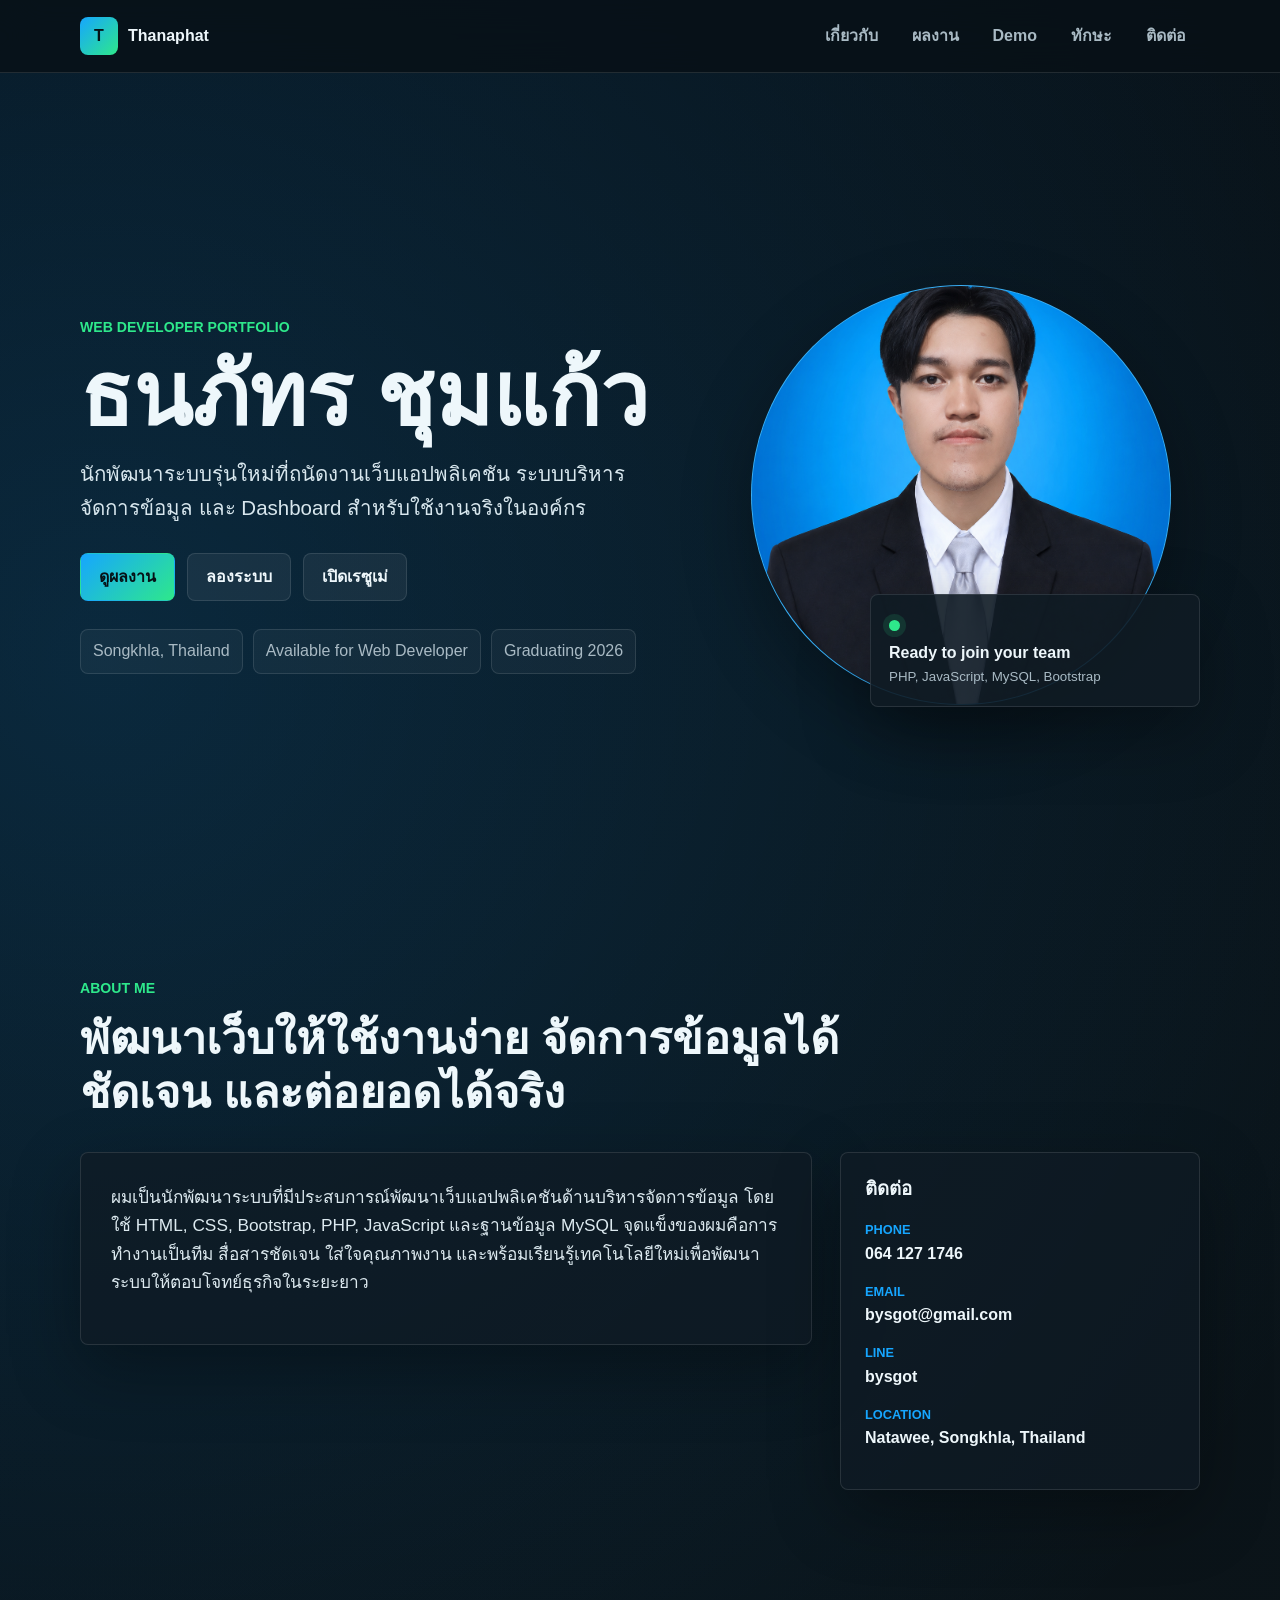
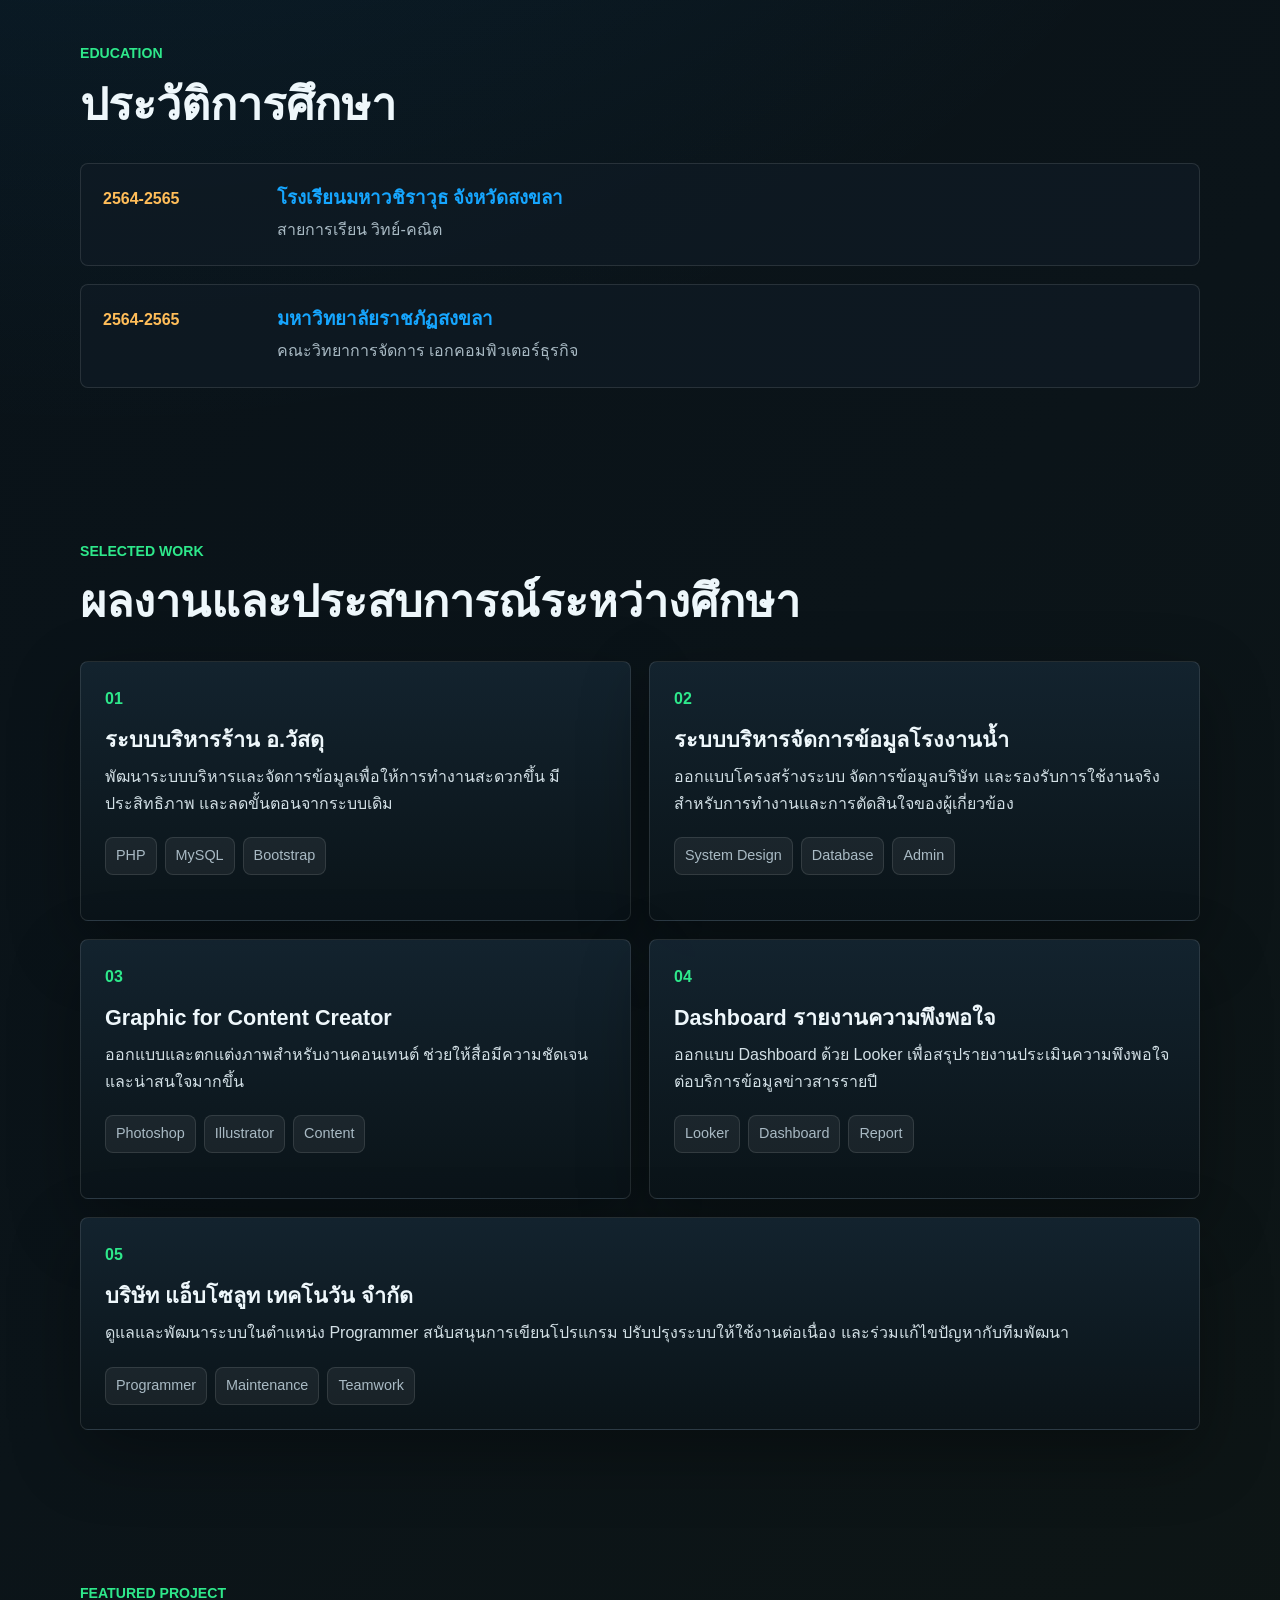
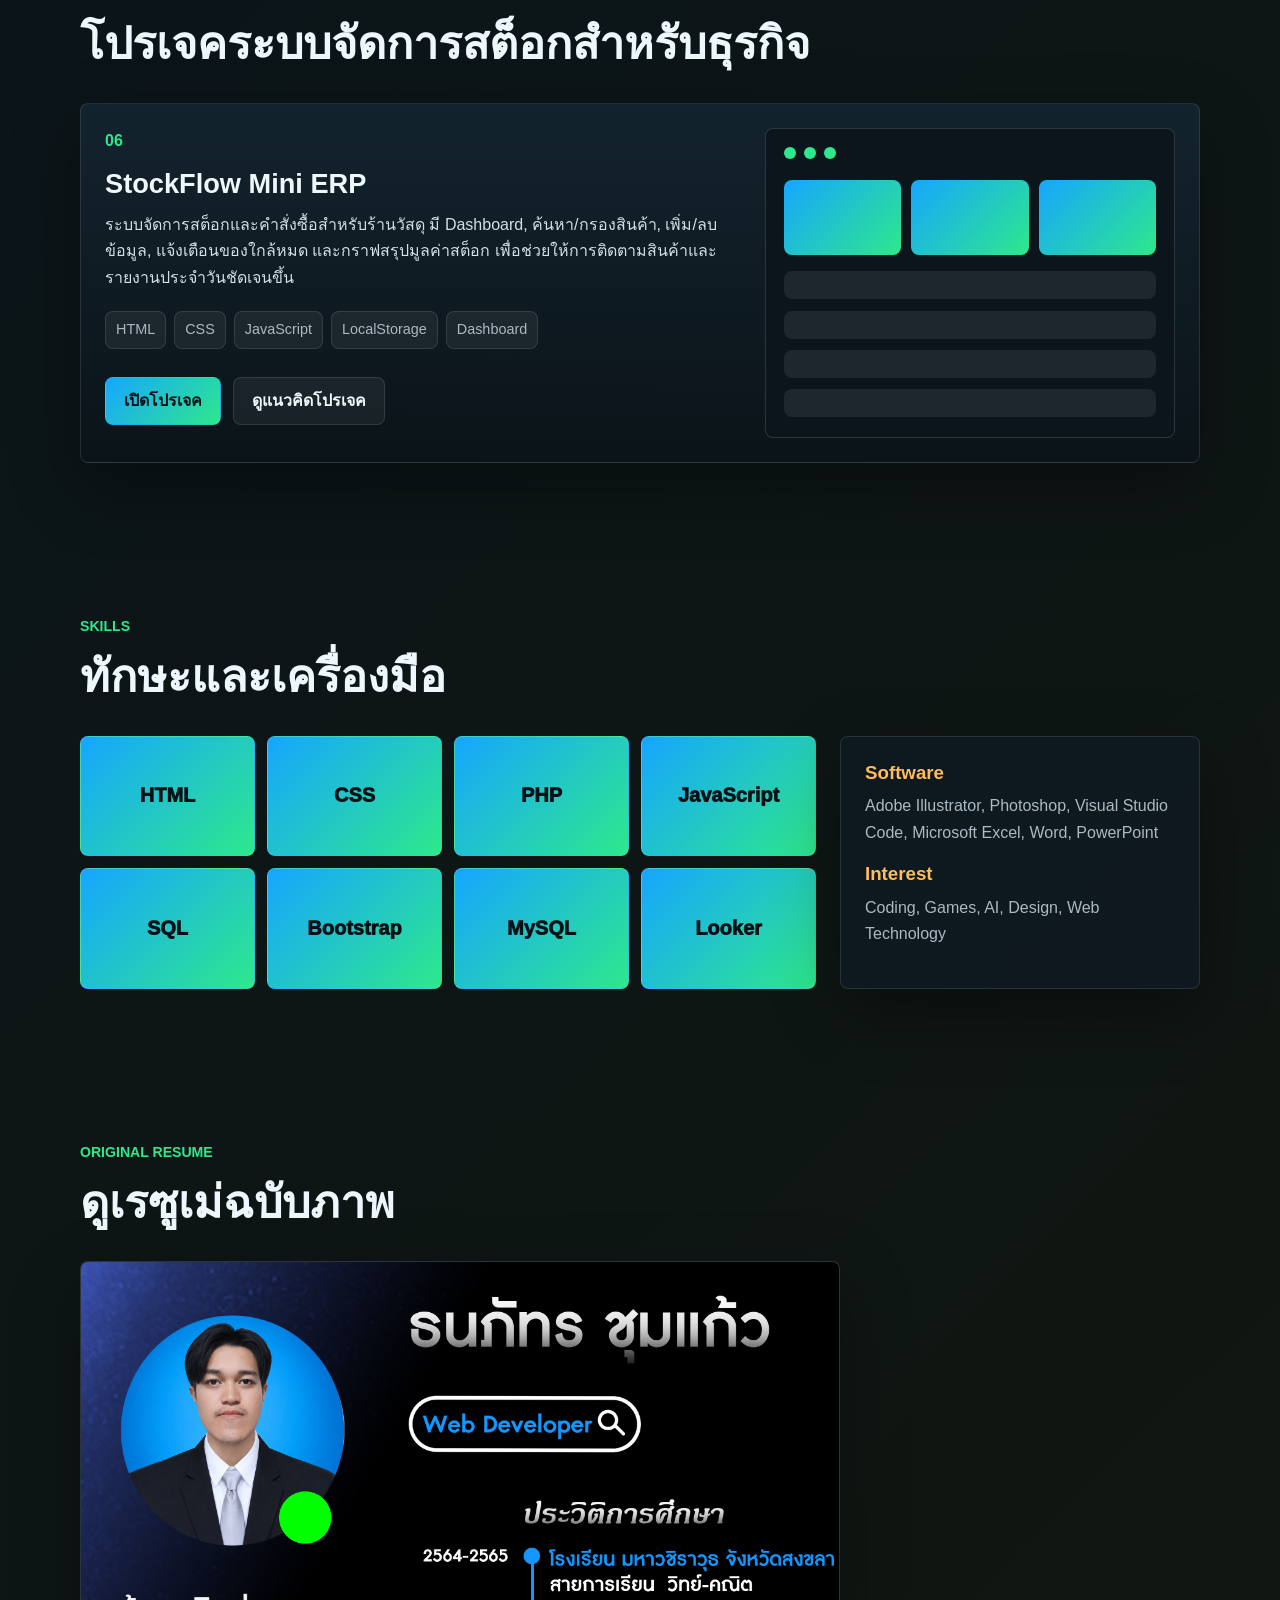
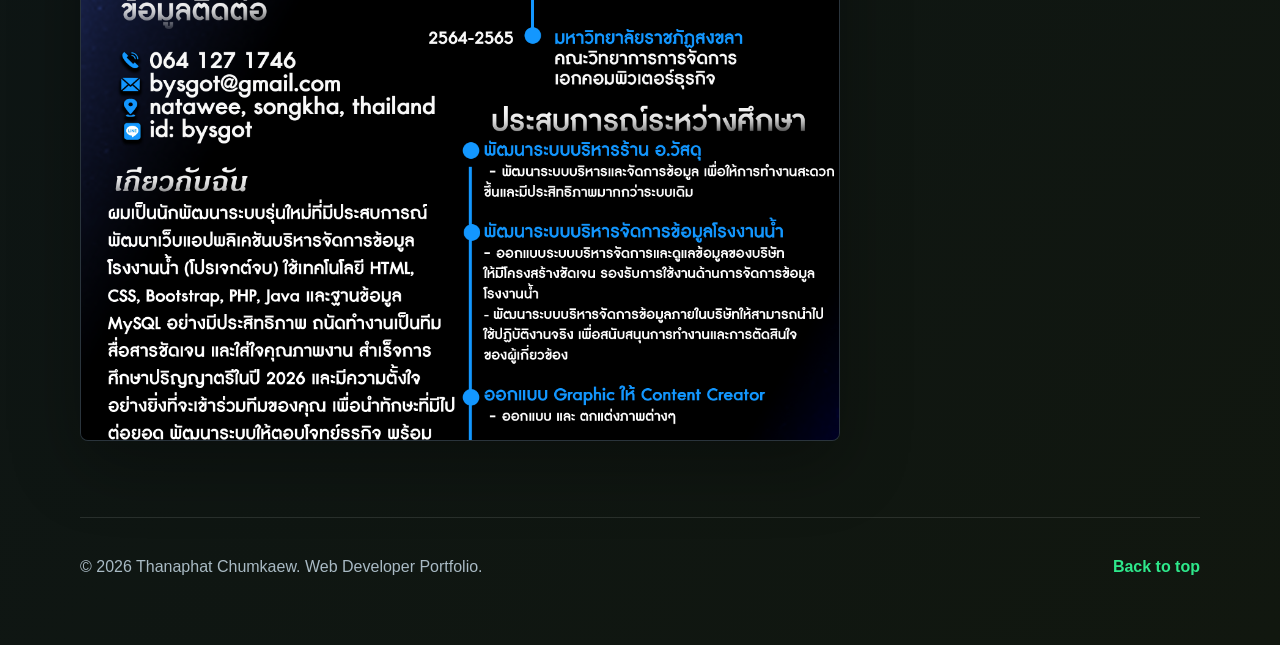
==== index.html @ 76dc247f "Add files via upload" ====
﻿<!doctype html>
<html lang="th">
<head>
  <meta charset="utf-8">
  <meta name="viewport" content="width=device-width, initial-scale=1">
  <meta name="description" content="Portfolio ของ ธนภัทร ชุมแก้ว Web Developer พร้อมประสบการณ์พัฒนาเว็บ ระบบบริหารจัดการข้อมูล และ Dashboard">
  <title>ธนภัทร ชุมแก้ว | Web Developer Portfolio</title>
  <link rel="stylesheet" href="styles.css">
</head>
<body>
  <header class="site-header" id="top">
    <nav class="nav" aria-label="Main navigation">
      <a class="brand" href="#top" aria-label="กลับด้านบน">
        <span class="brand-mark">T</span>
        <span>Thanaphat</span>
      </a>
      <button class="nav-toggle" type="button" aria-expanded="false" aria-controls="navMenu" aria-label="เปิดเมนู">
        <span></span><span></span><span></span>
      </button>
      <div class="nav-links" id="navMenu">
        <a href="#about">เกี่ยวกับ</a>
        <a href="#experience">ผลงาน</a>
        <a href="#projects-demo">Demo</a>
        <a href="#skills">ทักษะ</a>
        <a href="#contact">ติดต่อ</a>
      </div>
    </nav>
  </header>

  <main>
    <section class="hero section-band">
      <div class="hero-copy reveal">
        <p class="eyebrow">Web Developer Portfolio</p>
        <h1>ธนภัทร ชุมแก้ว</h1>
        <p class="lead">นักพัฒนาระบบรุ่นใหม่ที่ถนัดงานเว็บแอปพลิเคชัน ระบบบริหารจัดการข้อมูล และ Dashboard สำหรับใช้งานจริงในองค์กร</p>
        <div class="hero-actions">
          <a class="button primary" href="#experience">ดูผลงาน</a>
          <a class="button ghost" href="stockflow/index.html">ลองระบบ</a>
          <a class="button ghost" href="assets/resume.png" target="_blank" rel="noopener">เปิดเรซูเม่</a>
        </div>
        <div class="quick-info" aria-label="ข้อมูลสรุป">
          <span>Songkhla, Thailand</span>
          <span>Available for Web Developer</span>
          <span>Graduating 2026</span>
        </div>
      </div>
      <div class="hero-visual reveal" aria-label="ภาพโปรไฟล์">
        <div class="portrait-wrap">
          <img src="assets/profile.png" alt="ธนภัทร ชุมแก้ว">
        </div>
        <div class="status-card">
          <span class="status-dot"></span>
          <strong>Ready to join your team</strong>
          <small>PHP, JavaScript, MySQL, Bootstrap</small>
        </div>
      </div>
    </section>

    <section class="section about" id="about">
      <div class="section-heading reveal">
        <p class="eyebrow">About Me</p>
        <h2>พัฒนาเว็บให้ใช้งานง่าย จัดการข้อมูลได้ชัดเจน และต่อยอดได้จริง</h2>
      </div>
      <div class="about-grid">
        <div class="about-text reveal">
          <p>ผมเป็นนักพัฒนาระบบที่มีประสบการณ์พัฒนาเว็บแอปพลิเคชันด้านบริหารจัดการข้อมูล โดยใช้ HTML, CSS, Bootstrap, PHP, JavaScript และฐานข้อมูล MySQL จุดแข็งของผมคือการทำงานเป็นทีม สื่อสารชัดเจน ใส่ใจคุณภาพงาน และพร้อมเรียนรู้เทคโนโลยีใหม่เพื่อพัฒนาระบบให้ตอบโจทย์ธุรกิจในระยะยาว</p>
        </div>
        <div class="contact-panel reveal" id="contact">
          <h3>ติดต่อ</h3>
          <a href="tel:0641271746"><span>Phone</span>064 127 1746</a>
          <a href="mailto:bysgot@gmail.com"><span>Email</span>bysgot@gmail.com</a>
          <p><span>Line</span>bysgot</p>
          <p><span>Location</span>Natawee, Songkhla, Thailand</p>
        </div>
      </div>
    </section>

    <section class="section education">
      <div class="section-heading reveal">
        <p class="eyebrow">Education</p>
        <h2>ประวัติการศึกษา</h2>
      </div>
      <div class="timeline compact reveal">
        <article>
          <time>2564-2565</time>
          <div>
            <h3>โรงเรียนมหาวชิราวุธ จังหวัดสงขลา</h3>
            <p>สายการเรียน วิทย์-คณิต</p>
          </div>
        </article>
        <article>
          <time>2564-2565</time>
          <div>
            <h3>มหาวิทยาลัยราชภัฏสงขลา</h3>
            <p>คณะวิทยาการจัดการ เอกคอมพิวเตอร์ธุรกิจ</p>
          </div>
        </article>
      </div>
    </section>

    <section class="section experience" id="experience">
      <div class="section-heading reveal">
        <p class="eyebrow">Selected Work</p>
        <h2>ผลงานและประสบการณ์ระหว่างศึกษา</h2>
      </div>
      <div class="project-grid">
        <article class="project-card reveal">
          <span class="project-number">01</span>
          <h3>ระบบบริหารร้าน อ.วัสดุ</h3>
          <p>พัฒนาระบบบริหารและจัดการข้อมูลเพื่อให้การทำงานสะดวกขึ้น มีประสิทธิภาพ และลดขั้นตอนจากระบบเดิม</p>
          <div class="tag-row"><span>PHP</span><span>MySQL</span><span>Bootstrap</span></div>
        </article>
        <article class="project-card reveal">
          <span class="project-number">02</span>
          <h3>ระบบบริหารจัดการข้อมูลโรงงานน้ำ</h3>
          <p>ออกแบบโครงสร้างระบบ จัดการข้อมูลบริษัท และรองรับการใช้งานจริงสำหรับการทำงานและการตัดสินใจของผู้เกี่ยวข้อง</p>
          <div class="tag-row"><span>System Design</span><span>Database</span><span>Admin</span></div>
        </article>
        <article class="project-card reveal">
          <span class="project-number">03</span>
          <h3>Graphic for Content Creator</h3>
          <p>ออกแบบและตกแต่งภาพสำหรับงานคอนเทนต์ ช่วยให้สื่อมีความชัดเจนและน่าสนใจมากขึ้น</p>
          <div class="tag-row"><span>Photoshop</span><span>Illustrator</span><span>Content</span></div>
        </article>
        <article class="project-card reveal">
          <span class="project-number">04</span>
          <h3>Dashboard รายงานความพึงพอใจ</h3>
          <p>ออกแบบ Dashboard ด้วย Looker เพื่อสรุปรายงานประเมินความพึงพอใจต่อบริการข้อมูลข่าวสารรายปี</p>
          <div class="tag-row"><span>Looker</span><span>Dashboard</span><span>Report</span></div>
        </article>
        <article class="project-card wide reveal">
          <span class="project-number">05</span>
          <h3>บริษัท แอ็บโซลูท เทคโนวัน จำกัด</h3>
          <p>ดูแลและพัฒนาระบบในตำแหน่ง Programmer สนับสนุนการเขียนโปรแกรม ปรับปรุงระบบให้ใช้งานต่อเนื่อง และร่วมแก้ไขปัญหากับทีมพัฒนา</p>
          <div class="tag-row"><span>Programmer</span><span>Maintenance</span><span>Teamwork</span></div>
        </article>
      </div>
    </section>


    <section class="section demo-showcase" id="projects-demo">
      <div class="section-heading reveal">
        <p class="eyebrow">Featured Project</p>
        <h2>โปรเจคระบบจัดการสต็อกสำหรับธุรกิจ</h2>
      </div>
      <div class="demo-layout reveal">
        <div class="demo-copy">
          <span class="project-number">06</span>
          <h3>StockFlow Mini ERP</h3>
          <p>ระบบจัดการสต็อกและคำสั่งซื้อสำหรับร้านวัสดุ มี Dashboard, ค้นหา/กรองสินค้า, เพิ่ม/ลบข้อมูล, แจ้งเตือนของใกล้หมด และกราฟสรุปมูลค่าสต็อก เพื่อช่วยให้การติดตามสินค้าและรายงานประจำวันชัดเจนขึ้น</p>
          <div class="tag-row"><span>HTML</span><span>CSS</span><span>JavaScript</span><span>LocalStorage</span><span>Dashboard</span></div>
          <div class="hero-actions demo-actions">
            <a class="button primary" href="stockflow/index.html">เปิดโปรเจค</a>
            <a class="button ghost" href="stockflow/index.html#report">ดูแนวคิดโปรเจค</a>
          </div>
        </div>
        <a class="demo-preview" href="stockflow/index.html" aria-label="เปิด StockFlow Mini ERP">
          <div class="preview-top"><span></span><span></span><span></span></div>
          <div class="preview-kpis"><b></b><b></b><b></b></div>
          <div class="preview-table"><i></i><i></i><i></i><i></i></div>
        </a>
      </div>
    </section>
    <section class="section skills" id="skills">
      <div class="section-heading reveal">
        <p class="eyebrow">Skills</p>
        <h2>ทักษะและเครื่องมือ</h2>
      </div>
      <div class="skills-layout">
        <div class="skill-list reveal">
          <span>HTML</span><span>CSS</span><span>PHP</span><span>JavaScript</span><span>SQL</span><span>Bootstrap</span><span>MySQL</span><span>Looker</span>
        </div>
        <div class="software-list reveal">
          <h3>Software</h3>
          <p>Adobe Illustrator, Photoshop, Visual Studio Code, Microsoft Excel, Word, PowerPoint</p>
          <h3>Interest</h3>
          <p>Coding, Games, AI, Design, Web Technology</p>
        </div>
      </div>
    </section>

    <section class="section resume-preview">
      <div class="section-heading reveal">
        <p class="eyebrow">Original Resume</p>
        <h2>ดูเรซูเม่ฉบับภาพ</h2>
      </div>
      <a class="resume-image reveal" href="assets/resume.png" target="_blank" rel="noopener" aria-label="เปิดเรซูเม่ขนาดเต็ม">
        <img src="assets/resume.png" alt="เรซูเม่ของ ธนภัทร ชุมแก้ว">
      </a>
    </section>
  </main>

  <footer class="footer">
    <p>© 2026 Thanaphat Chumkaew. Web Developer Portfolio.</p>
    <a href="#top">Back to top</a>
  </footer>

  <script src="script.js"></script>
</body>
</html>
---- styles.css ----
﻿:root {
  --bg: #081016;
  --surface: #101b24;
  --surface-2: #142430;
  --text: #eef7fb;
  --muted: #a9bac4;
  --line: rgba(255, 255, 255, 0.11);
  --accent: #16a6ff;
  --accent-2: #2ee88b;
  --warm: #ffbd59;
  --shadow: 0 24px 70px rgba(0, 0, 0, 0.32);
}

* { box-sizing: border-box; }
html { scroll-behavior: smooth; }
body {
  margin: 0;
  font-family: "Segoe UI", Tahoma, sans-serif;
  color: var(--text);
  background: radial-gradient(circle at 8% 12%, rgba(22, 166, 255, 0.16), transparent 28%), linear-gradient(135deg, #071018 0%, #0b1419 46%, #11170f 100%);
  line-height: 1.65;
}
body.menu-open { overflow: hidden; }
a { color: inherit; text-decoration: none; }
img { max-width: 100%; display: block; }

.site-header {
  position: sticky;
  top: 0;
  z-index: 20;
  background: rgba(8, 16, 22, 0.82);
  border-bottom: 1px solid var(--line);
  backdrop-filter: blur(18px);
}
.nav {
  width: min(1120px, calc(100% - 40px));
  height: 72px;
  margin: 0 auto;
  display: flex;
  align-items: center;
  justify-content: space-between;
}
.brand { display: inline-flex; align-items: center; gap: 10px; font-weight: 800; letter-spacing: 0; }
.brand-mark {
  width: 38px;
  height: 38px;
  display: grid;
  place-items: center;
  border-radius: 8px;
  color: #061116;
  background: linear-gradient(135deg, var(--accent), var(--accent-2));
}
.nav-links { display: flex; align-items: center; gap: 6px; }
.nav-links a {
  padding: 10px 14px;
  border-radius: 8px;
  color: var(--muted);
  font-weight: 700;
}
.nav-links a:hover { color: var(--text); background: rgba(255,255,255,0.07); }
.nav-toggle { display: none; width: 42px; height: 42px; border: 1px solid var(--line); border-radius: 8px; background: transparent; }
.nav-toggle span { display: block; width: 18px; height: 2px; margin: 5px auto; background: var(--text); }

.section, .section-band { width: min(1120px, calc(100% - 40px)); margin: 0 auto; }
.hero {
  min-height: calc(100vh - 72px);
  display: grid;
  grid-template-columns: minmax(0, 1.1fr) minmax(320px, 0.9fr);
  align-items: center;
  gap: 56px;
  padding: 58px 0 42px;
}
.eyebrow { margin: 0 0 12px; color: var(--accent-2); font-size: 0.88rem; font-weight: 900; text-transform: uppercase; }
h1, h2, h3, p { margin-top: 0; }
h1 { margin-bottom: 18px; font-size: 5.4rem; line-height: 1.02; }
h2 { margin-bottom: 0; font-size: 2.8rem; line-height: 1.2; }
h3 { line-height: 1.32; }
.lead { max-width: 720px; color: #d8e7ee; font-size: 1.28rem; }
.hero-actions { display: flex; flex-wrap: wrap; gap: 12px; margin: 28px 0; }
.button {
  display: inline-flex;
  align-items: center;
  justify-content: center;
  min-height: 46px;
  padding: 10px 18px;
  border-radius: 8px;
  border: 1px solid var(--line);
  font-weight: 900;
}
.button.primary { color: #061116; background: linear-gradient(135deg, var(--accent), var(--accent-2)); border-color: transparent; }
.button.ghost { background: rgba(255,255,255,0.06); }
.quick-info { display: flex; flex-wrap: wrap; gap: 10px; color: var(--muted); }
.quick-info span { padding: 8px 12px; border: 1px solid var(--line); border-radius: 8px; background: rgba(255,255,255,0.04); }
.hero-visual { position: relative; min-height: 540px; display: grid; place-items: center; }
.portrait-wrap {
  width: min(420px, 86vw);
  aspect-ratio: 1;
  overflow: hidden;
  border: 1px solid rgba(255,255,255,0.2);
  border-radius: 50%;
  background: #0a9af0;
  box-shadow: var(--shadow);
}
.portrait-wrap img { width: 100%; height: 100%; object-fit: cover; }
.status-card {
  position: absolute;
  right: 0;
  bottom: 58px;
  width: min(330px, 86vw);
  padding: 18px;
  border: 1px solid var(--line);
  border-radius: 8px;
  background: rgba(16, 27, 36, 0.9);
  box-shadow: var(--shadow);
}
.status-card strong, .status-card small { display: block; }
.status-card small { color: var(--muted); }
.status-dot { display: inline-block; width: 11px; height: 11px; margin-right: 8px; border-radius: 50%; background: var(--accent-2); box-shadow: 0 0 0 6px rgba(46,232,139,0.12); }

.section { padding: 76px 0; }
.section-heading { max-width: 780px; margin-bottom: 32px; }
.about-grid { display: grid; grid-template-columns: minmax(0, 1fr) 360px; gap: 28px; align-items: start; }
.about-text, .contact-panel, .software-list {
  border: 1px solid var(--line);
  border-radius: 8px;
  background: rgba(16, 27, 36, 0.72);
  box-shadow: var(--shadow);
}
.about-text { padding: 30px; font-size: 1.08rem; color: #dce9ef; }
.contact-panel { padding: 24px; }
.contact-panel h3 { margin-bottom: 18px; }
.contact-panel a, .contact-panel p { display: block; margin: 0 0 14px; color: var(--text); font-weight: 800; }
.contact-panel span { display: block; color: var(--accent); font-size: 0.8rem; text-transform: uppercase; }
.timeline { position: relative; display: grid; gap: 18px; }
.timeline article {
  display: grid;
  grid-template-columns: 150px minmax(0, 1fr);
  gap: 24px;
  padding: 22px;
  border: 1px solid var(--line);
  border-radius: 8px;
  background: rgba(16, 27, 36, 0.72);
}
.timeline time { color: var(--warm); font-weight: 900; }
.timeline h3 { margin-bottom: 6px; color: var(--accent); }
.timeline p { margin-bottom: 0; color: var(--muted); }
.project-grid { display: grid; grid-template-columns: repeat(2, minmax(0, 1fr)); gap: 18px; }
.project-card {
  min-height: 260px;
  padding: 24px;
  border: 1px solid var(--line);
  border-radius: 8px;
  background: linear-gradient(180deg, rgba(20, 36, 48, 0.94), rgba(11, 20, 25, 0.92));
  box-shadow: var(--shadow);
}
.project-card.wide { grid-column: 1 / -1; min-height: 0; }
.project-number { color: var(--accent-2); font-weight: 900; }
.project-card h3 { margin: 14px 0 10px; font-size: 1.35rem; }
.project-card p { color: #d3e0e6; }
.tag-row { display: flex; flex-wrap: wrap; gap: 8px; margin-top: 20px; }
.tag-row span, .skill-list span { border-radius: 8px; border: 1px solid var(--line); background: rgba(255,255,255,0.06); }
.tag-row span { padding: 6px 10px; color: var(--muted); font-size: 0.9rem; }
.demo-layout {
  display: grid;
  grid-template-columns: minmax(0, 1fr) 410px;
  gap: 24px;
  align-items: stretch;
  padding: 24px;
  border: 1px solid var(--line);
  border-radius: 8px;
  background: linear-gradient(180deg, rgba(20, 36, 48, 0.94), rgba(11, 20, 25, 0.92));
  box-shadow: var(--shadow);
}
.demo-copy h3 { margin: 12px 0 10px; font-size: 1.7rem; }
.demo-copy p { color: #d3e0e6; }
.demo-actions { margin-bottom: 0; }
.demo-preview {
  min-height: 310px;
  padding: 18px;
  border: 1px solid rgba(255,255,255,0.14);
  border-radius: 8px;
  background: #0b151b;
  display: grid;
  gap: 16px;
}
.preview-top { display: flex; gap: 8px; }
.preview-top span { width: 12px; height: 12px; border-radius: 50%; background: var(--accent-2); }
.preview-kpis { display: grid; grid-template-columns: repeat(3, 1fr); gap: 10px; }
.preview-kpis b { min-height: 70px; border-radius: 8px; background: linear-gradient(135deg, var(--accent), var(--accent-2)); }
.preview-table { display: grid; gap: 10px; }
.preview-table i { height: 28px; border-radius: 8px; background: rgba(255,255,255,0.08); }
.skills-layout { display: grid; grid-template-columns: 1fr 360px; gap: 24px; }
.skill-list { display: grid; grid-template-columns: repeat(4, minmax(0, 1fr)); gap: 12px; }
.skill-list span { min-height: 84px; display: grid; place-items: center; color: #061116; background: linear-gradient(135deg, var(--accent), var(--accent-2)); font-size: 1.25rem; font-weight: 950; }
.software-list { padding: 24px; }
.software-list h3 { color: var(--warm); margin: 0 0 8px; }
.software-list p { color: var(--muted); }
.resume-image {
  display: block;
  width: min(760px, 100%);
  max-height: 780px;
  overflow: hidden;
  border: 1px solid var(--line);
  border-radius: 8px;
  background: var(--surface);
  box-shadow: var(--shadow);
}
.resume-image img { width: 100%; height: auto; }
.footer {
  width: min(1120px, calc(100% - 40px));
  margin: 0 auto;
  padding: 36px 0 48px;
  border-top: 1px solid var(--line);
  display: flex;
  justify-content: space-between;
  gap: 16px;
  color: var(--muted);
}
.footer a { color: var(--accent-2); font-weight: 900; }
.reveal { opacity: 0; transform: translateY(18px); transition: opacity .7s ease, transform .7s ease; }
.reveal.is-visible { opacity: 1; transform: translateY(0); }

@media (max-width: 860px) {
  h1 { font-size: 4.4rem; }
  h2 { font-size: 2.35rem; }
  .nav-toggle { display: block; }
  .nav-links {
    position: fixed;
    inset: 72px 20px auto 20px;
    display: none;
    flex-direction: column;
    align-items: stretch;
    padding: 12px;
    border: 1px solid var(--line);
    border-radius: 8px;
    background: #0b1419;
  }
  body.menu-open .nav-links { display: flex; }
  .hero { grid-template-columns: 1fr; gap: 18px; padding-top: 36px; }
  .hero-visual { min-height: auto; padding-bottom: 96px; }
  .status-card { left: 50%; right: auto; bottom: 16px; transform: translateX(-50%); }
  .about-grid, .skills-layout, .project-grid, .demo-layout { grid-template-columns: 1fr; }
  .timeline article { grid-template-columns: 1fr; gap: 8px; }
  .skill-list { grid-template-columns: repeat(2, minmax(0, 1fr)); }
}

@media (max-width: 520px) {
  .section, .section-band, .nav, .footer { width: min(100% - 28px, 1120px); }
  .nav { height: 64px; }
  .nav-links { top: 64px; }
  .hero { min-height: auto; }
  h1 { font-size: 2.55rem; }
  h2 { font-size: 1.9rem; }
  .lead { font-size: 1.08rem; }
  .skill-list span { font-size: 1.05rem; }
  .hero-actions .button { width: 100%; }
  .demo-preview { min-height: 230px; }
  .quick-info span { width: 100%; }
  .section { padding: 54px 0; }
  .about-text, .contact-panel, .project-card, .software-list { padding: 20px; }
  .skill-list span { min-height: 70px; }
  .footer { flex-direction: column; }
}
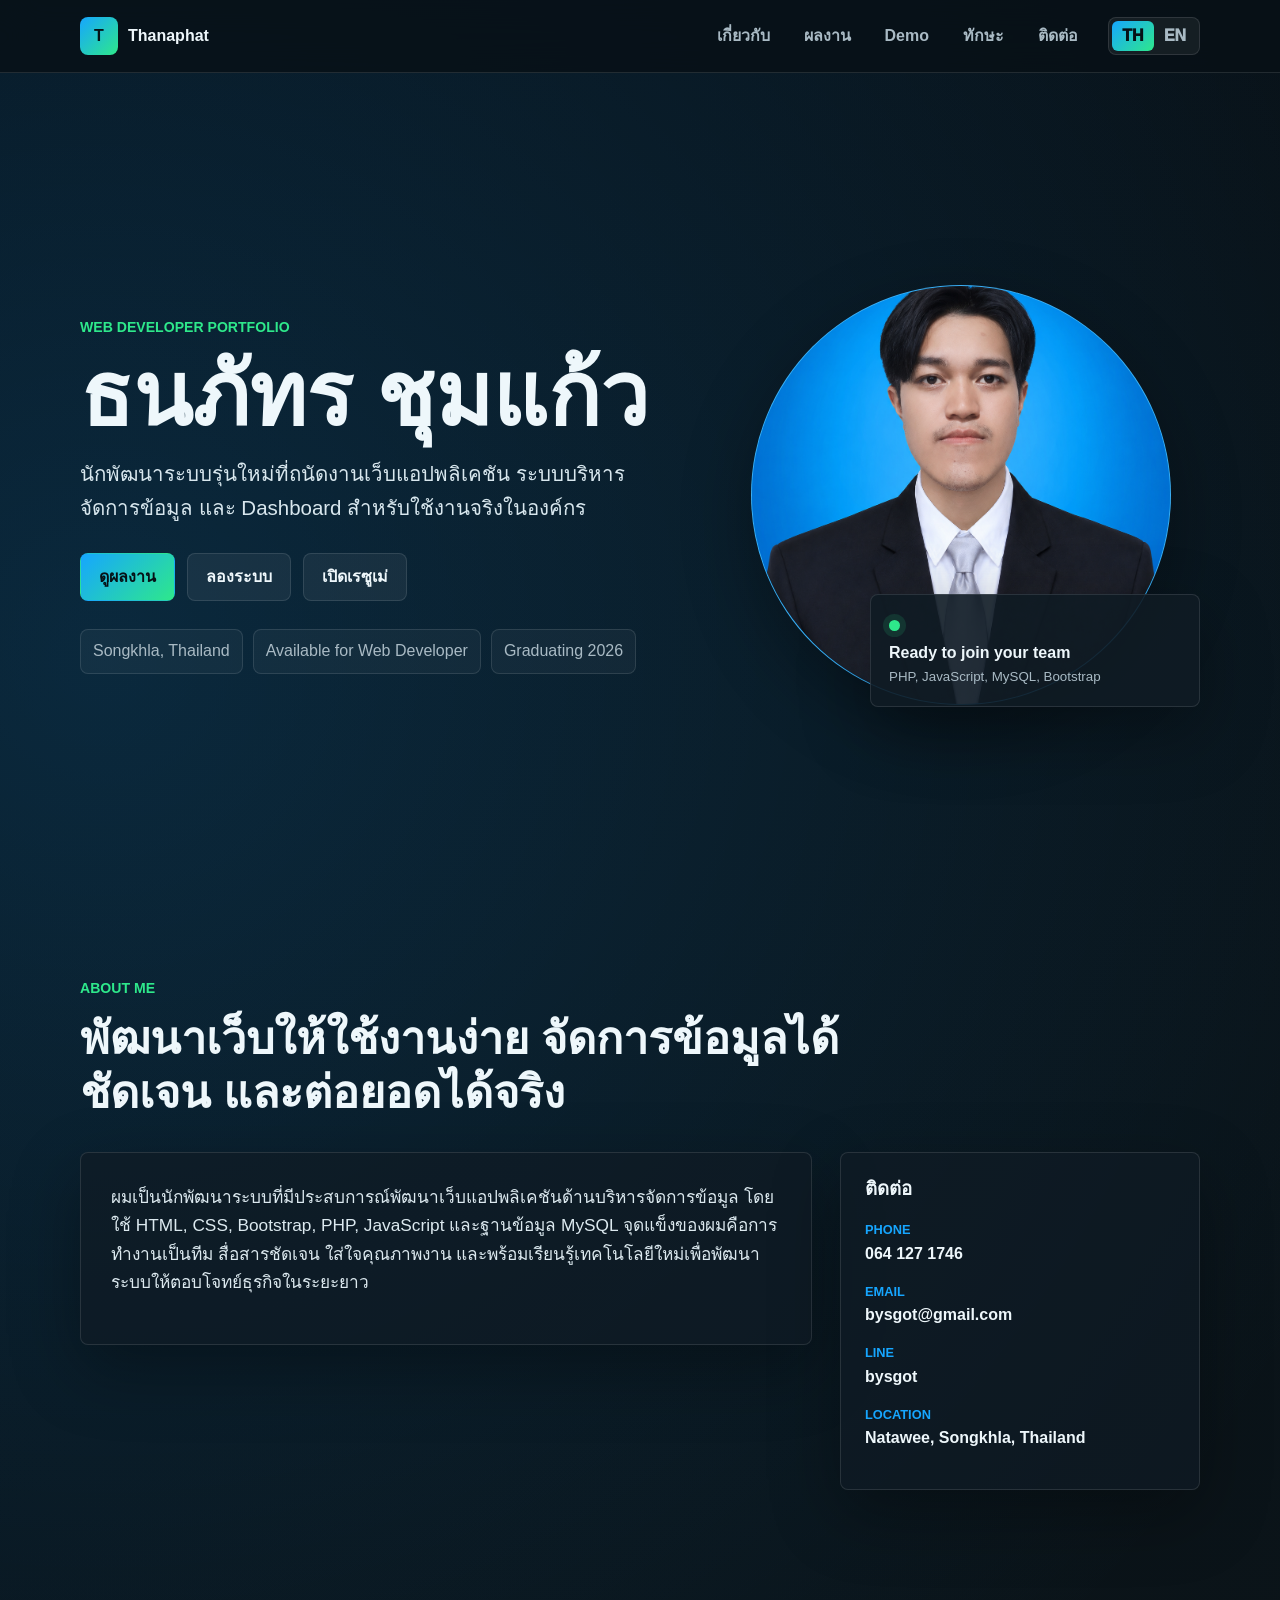
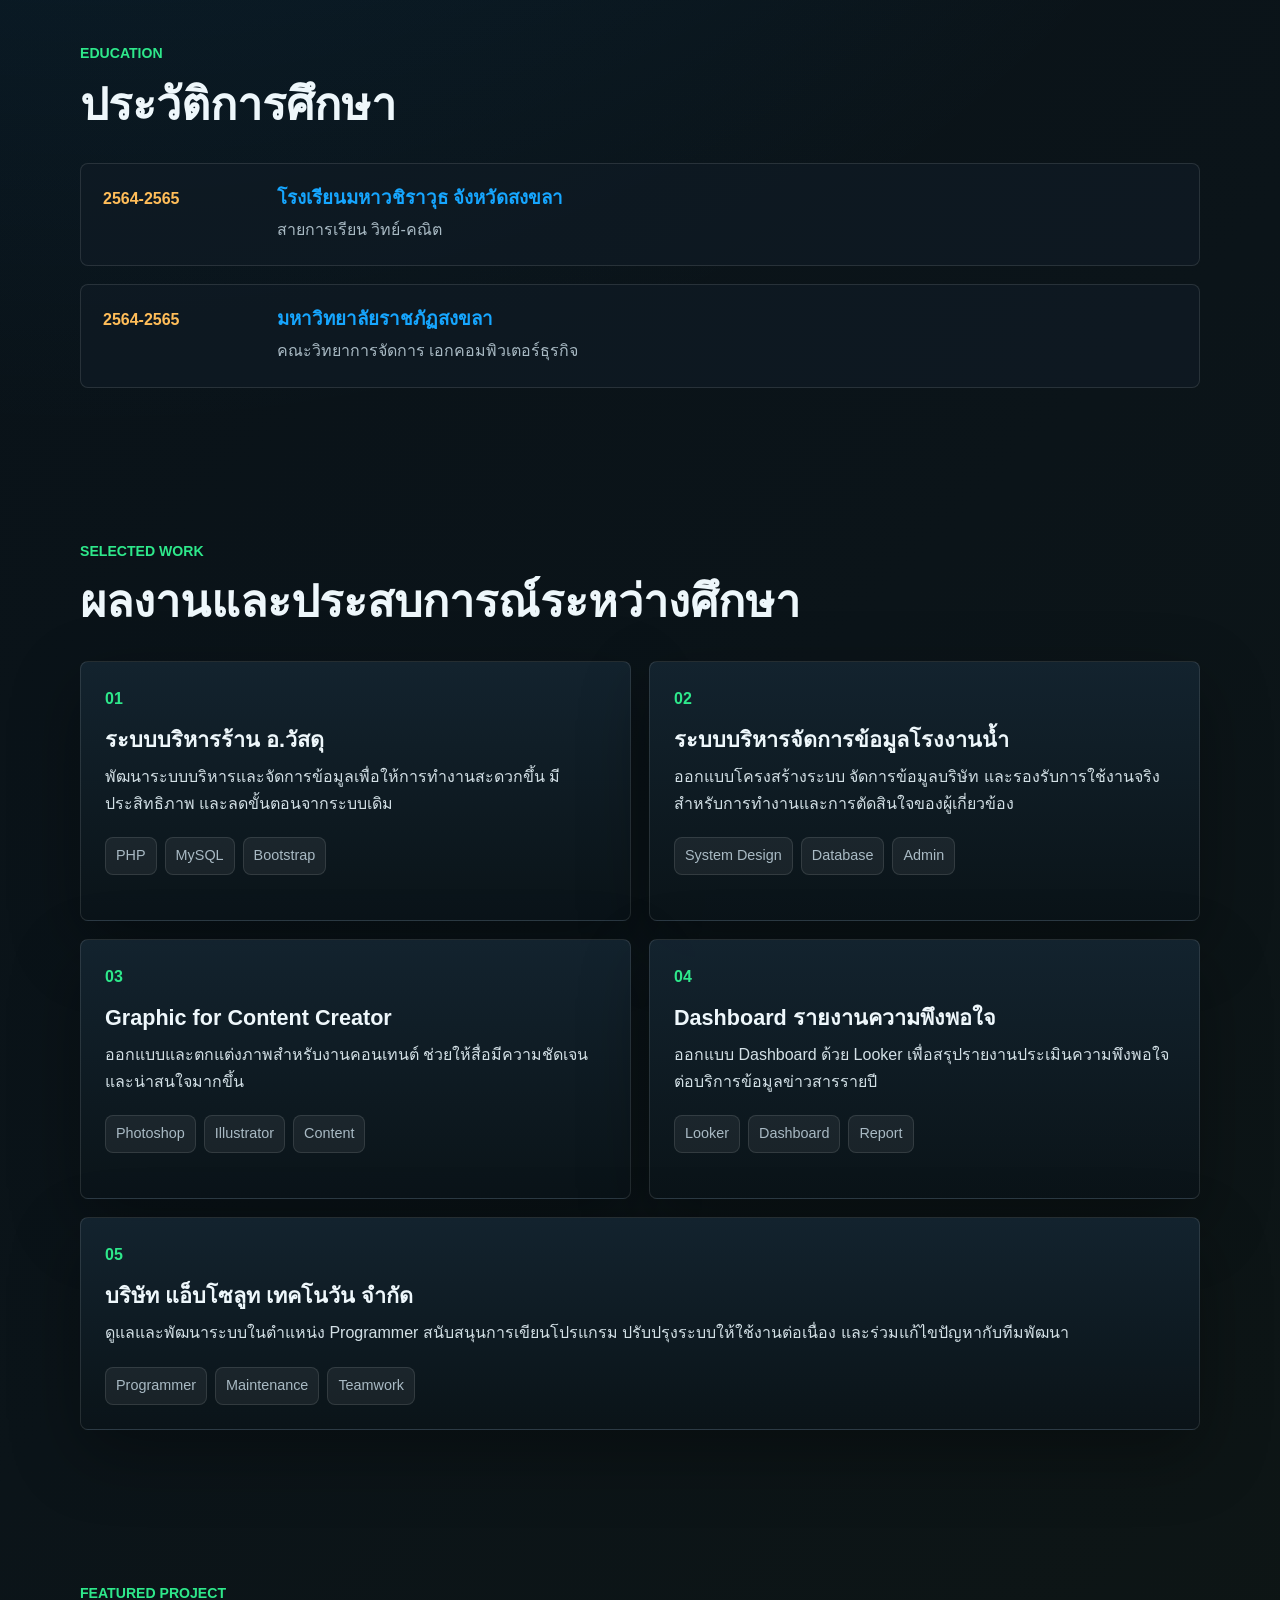
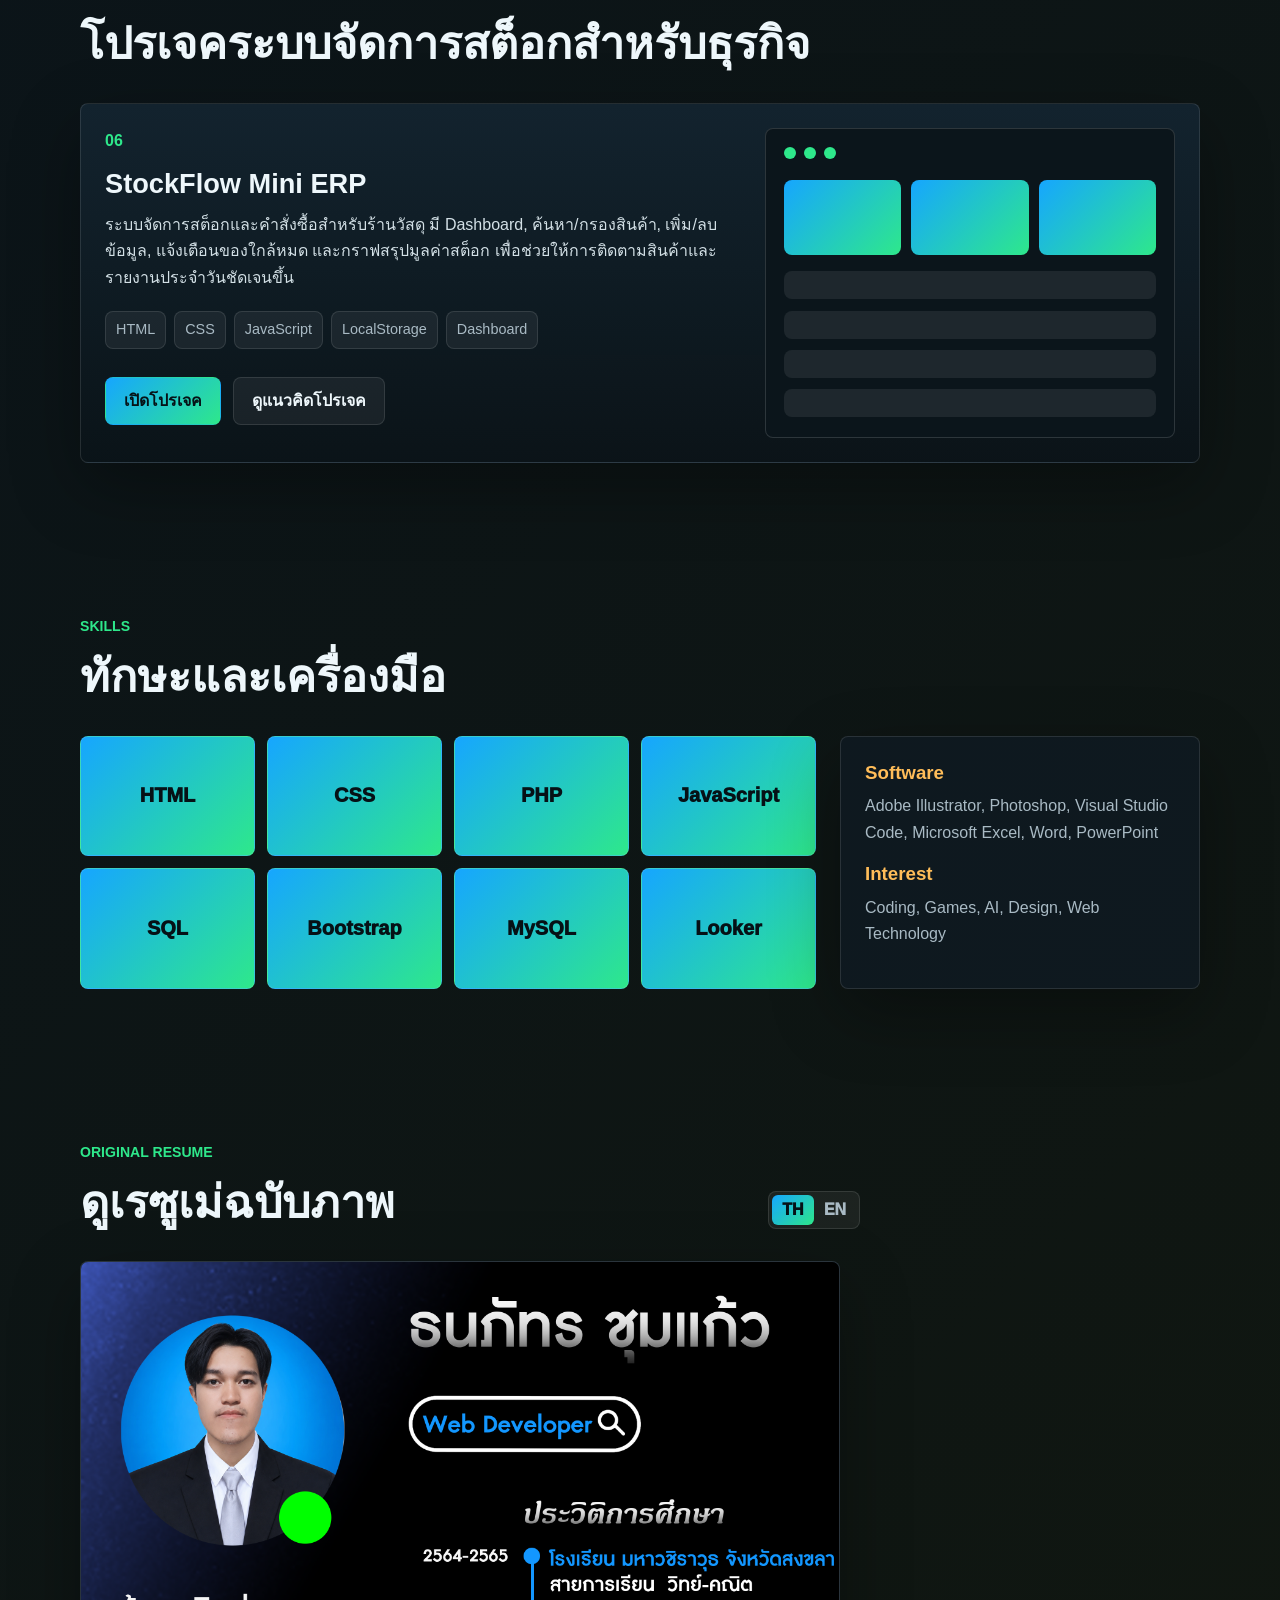
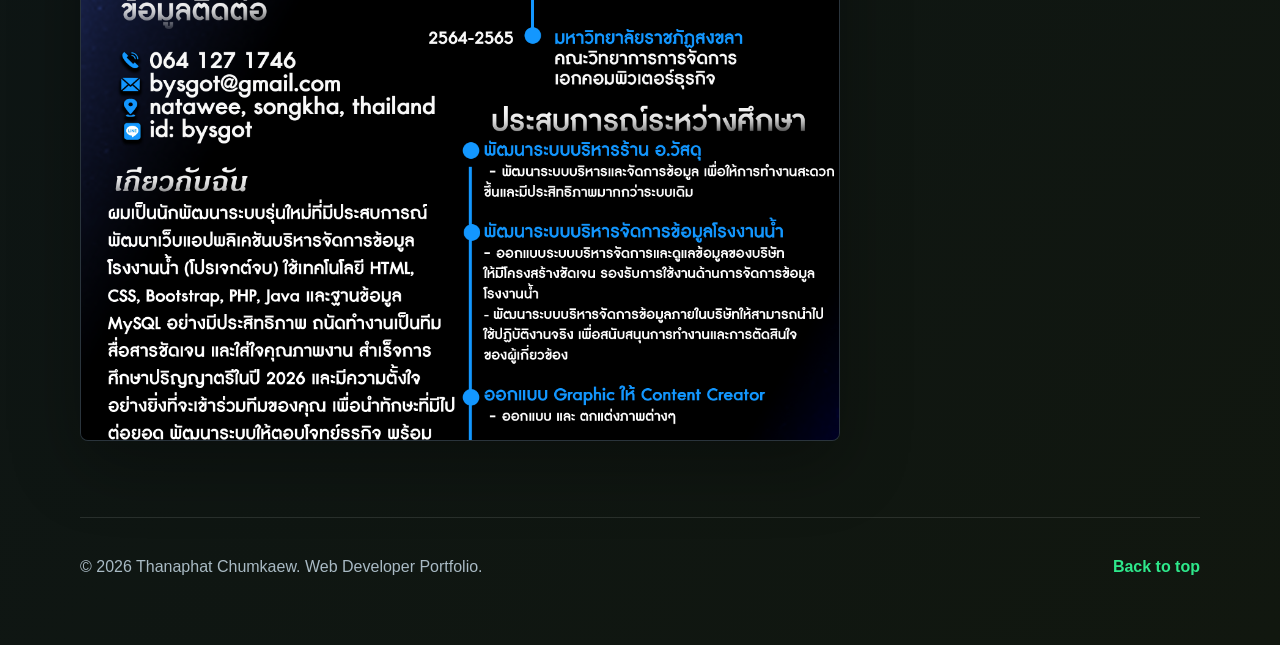
==== commit 8ea8944b: "Update resume-en Update resume website with Thai and English language switch" ====
--- a/index.html
+++ b/index.html
@@ -1,4 +1,4 @@
-﻿<!doctype html>
+<!doctype html>
 <html lang="th">
 <head>
   <meta charset="utf-8">
@@ -10,19 +10,25 @@
 <body>
   <header class="site-header" id="top">
     <nav class="nav" aria-label="Main navigation">
-      <a class="brand" href="#top" aria-label="กลับด้านบน">
+      <a class="brand" href="#top" aria-label="กลับด้านบน" data-i18n-aria-label="nav.backTop">
         <span class="brand-mark">T</span>
         <span>Thanaphat</span>
       </a>
-      <button class="nav-toggle" type="button" aria-expanded="false" aria-controls="navMenu" aria-label="เปิดเมนู">
-        <span></span><span></span><span></span>
-      </button>
       <div class="nav-links" id="navMenu">
-        <a href="#about">เกี่ยวกับ</a>
-        <a href="#experience">ผลงาน</a>
-        <a href="#projects-demo">Demo</a>
-        <a href="#skills">ทักษะ</a>
-        <a href="#contact">ติดต่อ</a>
+        <a href="#about" data-i18n="nav.about">เกี่ยวกับ</a>
+        <a href="#experience" data-i18n="nav.work">ผลงาน</a>
+        <a href="#projects-demo" data-i18n="nav.demo">Demo</a>
+        <a href="#skills" data-i18n="nav.skills">ทักษะ</a>
+        <a href="#contact" data-i18n="nav.contact">ติดต่อ</a>
+      </div>
+      <div class="nav-actions">
+        <div class="language-switch" role="group" aria-label="เลือกภาษา" data-i18n-aria-label="language.switchLabel">
+          <button class="lang-button is-active" type="button" data-lang="th" aria-pressed="true">TH</button>
+          <button class="lang-button" type="button" data-lang="en" aria-pressed="false">EN</button>
+        </div>
+        <button class="nav-toggle" type="button" aria-expanded="false" aria-controls="navMenu" aria-label="เปิดเมนู" data-i18n-aria-label="nav.openMenu">
+          <span></span><span></span><span></span>
+        </button>
       </div>
     </nav>
   </header>
@@ -30,69 +36,69 @@
   <main>
     <section class="hero section-band">
       <div class="hero-copy reveal">
-        <p class="eyebrow">Web Developer Portfolio</p>
-        <h1>ธนภัทร ชุมแก้ว</h1>
-        <p class="lead">นักพัฒนาระบบรุ่นใหม่ที่ถนัดงานเว็บแอปพลิเคชัน ระบบบริหารจัดการข้อมูล และ Dashboard สำหรับใช้งานจริงในองค์กร</p>
+        <p class="eyebrow" data-i18n="hero.eyebrow">Web Developer Portfolio</p>
+        <h1 data-i18n="hero.name">ธนภัทร ชุมแก้ว</h1>
+        <p class="lead" data-i18n="hero.lead">นักพัฒนาระบบรุ่นใหม่ที่ถนัดงานเว็บแอปพลิเคชัน ระบบบริหารจัดการข้อมูล และ Dashboard สำหรับใช้งานจริงในองค์กร</p>
         <div class="hero-actions">
-          <a class="button primary" href="#experience">ดูผลงาน</a>
-          <a class="button ghost" href="stockflow/index.html">ลองระบบ</a>
-          <a class="button ghost" href="assets/resume.png" target="_blank" rel="noopener">เปิดเรซูเม่</a>
-        </div>
-        <div class="quick-info" aria-label="ข้อมูลสรุป">
-          <span>Songkhla, Thailand</span>
-          <span>Available for Web Developer</span>
-          <span>Graduating 2026</span>
-        </div>
-      </div>
-      <div class="hero-visual reveal" aria-label="ภาพโปรไฟล์">
+          <a class="button primary" href="#experience" data-i18n="hero.viewWork">ดูผลงาน</a>
+          <a class="button ghost" href="stockflow/index.html" data-i18n="hero.tryDemo">ลองระบบ</a>
+          <a class="button ghost" href="assets/resume.png" target="_blank" rel="noopener" data-resume-link data-i18n="hero.openResume">เปิดเรซูเม่</a>
+        </div>
+        <div class="quick-info" aria-label="ข้อมูลสรุป" data-i18n-aria-label="hero.quickInfoLabel">
+          <span data-i18n="hero.location">Songkhla, Thailand</span>
+          <span data-i18n="hero.availability">Available for Web Developer</span>
+          <span data-i18n="hero.graduation">Graduating 2026</span>
+        </div>
+      </div>
+      <div class="hero-visual reveal" aria-label="ภาพโปรไฟล์" data-i18n-aria-label="hero.profileLabel">
         <div class="portrait-wrap">
-          <img src="assets/profile.png" alt="ธนภัทร ชุมแก้ว">
+          <img src="assets/profile.png" alt="ธนภัทร ชุมแก้ว" data-i18n-alt="hero.profileAlt">
         </div>
         <div class="status-card">
           <span class="status-dot"></span>
-          <strong>Ready to join your team</strong>
-          <small>PHP, JavaScript, MySQL, Bootstrap</small>
+          <strong data-i18n="hero.statusTitle">Ready to join your team</strong>
+          <small data-i18n="hero.statusSkills">PHP, JavaScript, MySQL, Bootstrap</small>
         </div>
       </div>
     </section>
 
     <section class="section about" id="about">
       <div class="section-heading reveal">
-        <p class="eyebrow">About Me</p>
-        <h2>พัฒนาเว็บให้ใช้งานง่าย จัดการข้อมูลได้ชัดเจน และต่อยอดได้จริง</h2>
+        <p class="eyebrow" data-i18n="about.eyebrow">About Me</p>
+        <h2 data-i18n="about.title">พัฒนาเว็บให้ใช้งานง่าย จัดการข้อมูลได้ชัดเจน และต่อยอดได้จริง</h2>
       </div>
       <div class="about-grid">
         <div class="about-text reveal">
-          <p>ผมเป็นนักพัฒนาระบบที่มีประสบการณ์พัฒนาเว็บแอปพลิเคชันด้านบริหารจัดการข้อมูล โดยใช้ HTML, CSS, Bootstrap, PHP, JavaScript และฐานข้อมูล MySQL จุดแข็งของผมคือการทำงานเป็นทีม สื่อสารชัดเจน ใส่ใจคุณภาพงาน และพร้อมเรียนรู้เทคโนโลยีใหม่เพื่อพัฒนาระบบให้ตอบโจทย์ธุรกิจในระยะยาว</p>
+          <p data-i18n="about.body">ผมเป็นนักพัฒนาระบบที่มีประสบการณ์พัฒนาเว็บแอปพลิเคชันด้านบริหารจัดการข้อมูล โดยใช้ HTML, CSS, Bootstrap, PHP, JavaScript และฐานข้อมูล MySQL จุดแข็งของผมคือการทำงานเป็นทีม สื่อสารชัดเจน ใส่ใจคุณภาพงาน และพร้อมเรียนรู้เทคโนโลยีใหม่เพื่อพัฒนาระบบให้ตอบโจทย์ธุรกิจในระยะยาว</p>
         </div>
         <div class="contact-panel reveal" id="contact">
-          <h3>ติดต่อ</h3>
-          <a href="tel:0641271746"><span>Phone</span>064 127 1746</a>
-          <a href="mailto:bysgot@gmail.com"><span>Email</span>bysgot@gmail.com</a>
-          <p><span>Line</span>bysgot</p>
-          <p><span>Location</span>Natawee, Songkhla, Thailand</p>
+          <h3 data-i18n="contact.title">ติดต่อ</h3>
+          <a href="tel:0641271746"><span data-i18n="contact.phone">Phone</span>064 127 1746</a>
+          <a href="mailto:bysgot@gmail.com"><span data-i18n="contact.email">Email</span>bysgot@gmail.com</a>
+          <p><span data-i18n="contact.line">Line</span>bysgot</p>
+          <p><span data-i18n="contact.locationLabel">Location</span><strong class="contact-value" data-i18n="contact.location">Natawee, Songkhla, Thailand</strong></p>
         </div>
       </div>
     </section>
 
     <section class="section education">
       <div class="section-heading reveal">
-        <p class="eyebrow">Education</p>
-        <h2>ประวัติการศึกษา</h2>
+        <p class="eyebrow" data-i18n="education.eyebrow">Education</p>
+        <h2 data-i18n="education.title">ประวัติการศึกษา</h2>
       </div>
       <div class="timeline compact reveal">
         <article>
-          <time>2564-2565</time>
+          <time data-i18n="education.schoolDate">2564-2565</time>
           <div>
-            <h3>โรงเรียนมหาวชิราวุธ จังหวัดสงขลา</h3>
-            <p>สายการเรียน วิทย์-คณิต</p>
+            <h3 data-i18n="education.schoolName">โรงเรียนมหาวชิราวุธ จังหวัดสงขลา</h3>
+            <p data-i18n="education.schoolProgram">สายการเรียน วิทย์-คณิต</p>
           </div>
         </article>
         <article>
-          <time>2564-2565</time>
+          <time data-i18n="education.universityDate">2564-2565</time>
           <div>
-            <h3>มหาวิทยาลัยราชภัฏสงขลา</h3>
-            <p>คณะวิทยาการจัดการ เอกคอมพิวเตอร์ธุรกิจ</p>
+            <h3 data-i18n="education.universityName">มหาวิทยาลัยราชภัฏสงขลา</h3>
+            <p data-i18n="education.universityProgram">คณะวิทยาการจัดการ เอกคอมพิวเตอร์ธุรกิจ</p>
           </div>
         </article>
       </div>
@@ -100,104 +106,107 @@
 
     <section class="section experience" id="experience">
       <div class="section-heading reveal">
-        <p class="eyebrow">Selected Work</p>
-        <h2>ผลงานและประสบการณ์ระหว่างศึกษา</h2>
+        <p class="eyebrow" data-i18n="work.eyebrow">Selected Work</p>
+        <h2 data-i18n="work.title">ผลงานและประสบการณ์ระหว่างศึกษา</h2>
       </div>
       <div class="project-grid">
         <article class="project-card reveal">
           <span class="project-number">01</span>
-          <h3>ระบบบริหารร้าน อ.วัสดุ</h3>
-          <p>พัฒนาระบบบริหารและจัดการข้อมูลเพื่อให้การทำงานสะดวกขึ้น มีประสิทธิภาพ และลดขั้นตอนจากระบบเดิม</p>
+          <h3 data-i18n="work.project1.title">ระบบบริหารร้าน อ.วัสดุ</h3>
+          <p data-i18n="work.project1.body">พัฒนาระบบบริหารและจัดการข้อมูลเพื่อให้การทำงานสะดวกขึ้น มีประสิทธิภาพ และลดขั้นตอนจากระบบเดิม</p>
           <div class="tag-row"><span>PHP</span><span>MySQL</span><span>Bootstrap</span></div>
         </article>
         <article class="project-card reveal">
           <span class="project-number">02</span>
-          <h3>ระบบบริหารจัดการข้อมูลโรงงานน้ำ</h3>
-          <p>ออกแบบโครงสร้างระบบ จัดการข้อมูลบริษัท และรองรับการใช้งานจริงสำหรับการทำงานและการตัดสินใจของผู้เกี่ยวข้อง</p>
+          <h3 data-i18n="work.project2.title">ระบบบริหารจัดการข้อมูลโรงงานน้ำ</h3>
+          <p data-i18n="work.project2.body">ออกแบบโครงสร้างระบบ จัดการข้อมูลบริษัท และรองรับการใช้งานจริงสำหรับการทำงานและการตัดสินใจของผู้เกี่ยวข้อง</p>
           <div class="tag-row"><span>System Design</span><span>Database</span><span>Admin</span></div>
         </article>
         <article class="project-card reveal">
           <span class="project-number">03</span>
-          <h3>Graphic for Content Creator</h3>
-          <p>ออกแบบและตกแต่งภาพสำหรับงานคอนเทนต์ ช่วยให้สื่อมีความชัดเจนและน่าสนใจมากขึ้น</p>
+          <h3 data-i18n="work.project3.title">Graphic for Content Creator</h3>
+          <p data-i18n="work.project3.body">ออกแบบและตกแต่งภาพสำหรับงานคอนเทนต์ ช่วยให้สื่อมีความชัดเจนและน่าสนใจมากขึ้น</p>
           <div class="tag-row"><span>Photoshop</span><span>Illustrator</span><span>Content</span></div>
         </article>
         <article class="project-card reveal">
           <span class="project-number">04</span>
-          <h3>Dashboard รายงานความพึงพอใจ</h3>
-          <p>ออกแบบ Dashboard ด้วย Looker เพื่อสรุปรายงานประเมินความพึงพอใจต่อบริการข้อมูลข่าวสารรายปี</p>
+          <h3 data-i18n="work.project4.title">Dashboard รายงานความพึงพอใจ</h3>
+          <p data-i18n="work.project4.body">ออกแบบ Dashboard ด้วย Looker เพื่อสรุปรายงานประเมินความพึงพอใจต่อบริการข้อมูลข่าวสารรายปี</p>
           <div class="tag-row"><span>Looker</span><span>Dashboard</span><span>Report</span></div>
         </article>
         <article class="project-card wide reveal">
           <span class="project-number">05</span>
-          <h3>บริษัท แอ็บโซลูท เทคโนวัน จำกัด</h3>
-          <p>ดูแลและพัฒนาระบบในตำแหน่ง Programmer สนับสนุนการเขียนโปรแกรม ปรับปรุงระบบให้ใช้งานต่อเนื่อง และร่วมแก้ไขปัญหากับทีมพัฒนา</p>
+          <h3 data-i18n="work.project5.title">บริษัท แอ็บโซลูท เทคโนวัน จำกัด</h3>
+          <p data-i18n="work.project5.body">ดูแลและพัฒนาระบบในตำแหน่ง Programmer สนับสนุนการเขียนโปรแกรม ปรับปรุงระบบให้ใช้งานต่อเนื่อง และร่วมแก้ไขปัญหากับทีมพัฒนา</p>
           <div class="tag-row"><span>Programmer</span><span>Maintenance</span><span>Teamwork</span></div>
         </article>
       </div>
     </section>
 
-
     <section class="section demo-showcase" id="projects-demo">
       <div class="section-heading reveal">
-        <p class="eyebrow">Featured Project</p>
-        <h2>โปรเจคระบบจัดการสต็อกสำหรับธุรกิจ</h2>
+        <p class="eyebrow" data-i18n="demo.eyebrow">Featured Project</p>
+        <h2 data-i18n="demo.title">โปรเจคระบบจัดการสต็อกสำหรับธุรกิจ</h2>
       </div>
       <div class="demo-layout reveal">
         <div class="demo-copy">
           <span class="project-number">06</span>
-          <h3>StockFlow Mini ERP</h3>
-          <p>ระบบจัดการสต็อกและคำสั่งซื้อสำหรับร้านวัสดุ มี Dashboard, ค้นหา/กรองสินค้า, เพิ่ม/ลบข้อมูล, แจ้งเตือนของใกล้หมด และกราฟสรุปมูลค่าสต็อก เพื่อช่วยให้การติดตามสินค้าและรายงานประจำวันชัดเจนขึ้น</p>
+          <h3 data-i18n="demo.projectTitle">StockFlow Mini ERP</h3>
+          <p data-i18n="demo.body">ระบบจัดการสต็อกและคำสั่งซื้อสำหรับร้านวัสดุ มี Dashboard, ค้นหา/กรองสินค้า, เพิ่ม/ลบข้อมูล, แจ้งเตือนของใกล้หมด และกราฟสรุปมูลค่าสต็อก เพื่อช่วยให้การติดตามสินค้าและรายงานประจำวันชัดเจนขึ้น</p>
           <div class="tag-row"><span>HTML</span><span>CSS</span><span>JavaScript</span><span>LocalStorage</span><span>Dashboard</span></div>
           <div class="hero-actions demo-actions">
-            <a class="button primary" href="stockflow/index.html">เปิดโปรเจค</a>
-            <a class="button ghost" href="stockflow/index.html#report">ดูแนวคิดโปรเจค</a>
+            <a class="button primary" href="stockflow/index.html" data-i18n="demo.openProject">เปิดโปรเจค</a>
+            <a class="button ghost" href="stockflow/index.html#report" data-i18n="demo.viewCase">ดูแนวคิดโปรเจค</a>
           </div>
         </div>
-        <a class="demo-preview" href="stockflow/index.html" aria-label="เปิด StockFlow Mini ERP">
+        <a class="demo-preview" href="stockflow/index.html" aria-label="เปิด StockFlow Mini ERP" data-i18n-aria-label="demo.previewLabel">
           <div class="preview-top"><span></span><span></span><span></span></div>
           <div class="preview-kpis"><b></b><b></b><b></b></div>
           <div class="preview-table"><i></i><i></i><i></i><i></i></div>
         </a>
       </div>
     </section>
+
     <section class="section skills" id="skills">
       <div class="section-heading reveal">
-        <p class="eyebrow">Skills</p>
-        <h2>ทักษะและเครื่องมือ</h2>
+        <p class="eyebrow" data-i18n="skills.eyebrow">Skills</p>
+        <h2 data-i18n="skills.title">ทักษะและเครื่องมือ</h2>
       </div>
       <div class="skills-layout">
         <div class="skill-list reveal">
           <span>HTML</span><span>CSS</span><span>PHP</span><span>JavaScript</span><span>SQL</span><span>Bootstrap</span><span>MySQL</span><span>Looker</span>
         </div>
         <div class="software-list reveal">
-          <h3>Software</h3>
-          <p>Adobe Illustrator, Photoshop, Visual Studio Code, Microsoft Excel, Word, PowerPoint</p>
-          <h3>Interest</h3>
-          <p>Coding, Games, AI, Design, Web Technology</p>
+          <h3 data-i18n="skills.softwareTitle">Software</h3>
+          <p data-i18n="skills.softwareBody">Adobe Illustrator, Photoshop, Visual Studio Code, Microsoft Excel, Word, PowerPoint</p>
+          <h3 data-i18n="skills.interestTitle">Interest</h3>
+          <p data-i18n="skills.interestBody">Coding, Games, AI, Design, Web Technology</p>
         </div>
       </div>
     </section>
 
     <section class="section resume-preview">
-      <div class="section-heading reveal">
-        <p class="eyebrow">Original Resume</p>
-        <h2>ดูเรซูเม่ฉบับภาพ</h2>
-      </div>
-      <a class="resume-image reveal" href="assets/resume.png" target="_blank" rel="noopener" aria-label="เปิดเรซูเม่ขนาดเต็ม">
-        <img src="assets/resume.png" alt="เรซูเม่ของ ธนภัทร ชุมแก้ว">
+      <div class="section-heading resume-heading reveal">
+        <div>
+          <p class="eyebrow" data-i18n="resume.eyebrow">Original Resume</p>
+          <h2 data-i18n="resume.title">ดูเรซูเม่ฉบับภาพ</h2>
+        </div>
+        <div class="language-switch resume-switch" role="group" aria-label="เลือกภาษาเรซูเม่" data-i18n-aria-label="resume.switchLabel">
+          <button class="lang-button is-active" type="button" data-lang="th" aria-pressed="true">TH</button>
+          <button class="lang-button" type="button" data-lang="en" aria-pressed="false">EN</button>
+        </div>
+      </div>
+      <a class="resume-image reveal" href="assets/resume.png" target="_blank" rel="noopener" aria-label="เปิดเรซูเม่ขนาดเต็ม" data-resume-link data-i18n-aria-label="resume.openFull">
+        <img src="assets/resume.png" alt="เรซูเม่ของ ธนภัทร ชุมแก้ว" data-resume-img data-i18n-alt="resume.imageAlt">
       </a>
     </section>
   </main>
 
   <footer class="footer">
-    <p>© 2026 Thanaphat Chumkaew. Web Developer Portfolio.</p>
-    <a href="#top">Back to top</a>
+    <p data-i18n="footer.copy">© 2026 Thanaphat Chumkaew. Web Developer Portfolio.</p>
+    <a href="#top" data-i18n="footer.backTop">Back to top</a>
   </footer>
 
   <script src="script.js"></script>
 </body>
 </html>
-
-
-
--- a/styles.css
+++ b/styles.css
@@ -11,9 +11,10 @@
   --shadow: 0 24px 70px rgba(0, 0, 0, 0.32);
 }
 
-* { box-sizing: border-box; }
-html { scroll-behavior: smooth; }
-body {
+* { box-sizing: border-box; }
+html { scroll-behavior: smooth; }
+button { font: inherit; cursor: pointer; }
+body {
   margin: 0;
   font-family: "Segoe UI", Tahoma, sans-serif;
   color: var(--text);
@@ -32,15 +33,16 @@
   border-bottom: 1px solid var(--line);
   backdrop-filter: blur(18px);
 }
-.nav {
-  width: min(1120px, calc(100% - 40px));
-  height: 72px;
-  margin: 0 auto;
-  display: flex;
-  align-items: center;
-  justify-content: space-between;
-}
-.brand { display: inline-flex; align-items: center; gap: 10px; font-weight: 800; letter-spacing: 0; }
+.nav {
+  width: min(1120px, calc(100% - 40px));
+  height: 72px;
+  margin: 0 auto;
+  display: flex;
+  align-items: center;
+  justify-content: space-between;
+  gap: 16px;
+}
+.brand { display: inline-flex; align-items: center; gap: 10px; font-weight: 800; letter-spacing: 0; }
 .brand-mark {
   width: 38px;
   height: 38px;
@@ -50,15 +52,37 @@
   color: #061116;
   background: linear-gradient(135deg, var(--accent), var(--accent-2));
 }
-.nav-links { display: flex; align-items: center; gap: 6px; }
-.nav-links a {
-  padding: 10px 14px;
-  border-radius: 8px;
-  color: var(--muted);
-  font-weight: 700;
-}
-.nav-links a:hover { color: var(--text); background: rgba(255,255,255,0.07); }
-.nav-toggle { display: none; width: 42px; height: 42px; border: 1px solid var(--line); border-radius: 8px; background: transparent; }
+.nav-links { display: flex; align-items: center; gap: 6px; margin-left: auto; }
+.nav-links a {
+  padding: 10px 14px;
+  border-radius: 8px;
+  color: var(--muted);
+  font-weight: 700;
+}
+.nav-links a:hover { color: var(--text); background: rgba(255,255,255,0.07); }
+.nav-actions { display: flex; align-items: center; gap: 10px; }
+.language-switch {
+  display: inline-grid;
+  grid-template-columns: repeat(2, minmax(42px, 1fr));
+  min-height: 38px;
+  padding: 3px;
+  border: 1px solid var(--line);
+  border-radius: 8px;
+  background: rgba(255,255,255,0.06);
+}
+.lang-button {
+  min-width: 42px;
+  min-height: 30px;
+  border: 0;
+  border-radius: 6px;
+  color: var(--muted);
+  background: transparent;
+  font-weight: 950;
+  letter-spacing: 0;
+}
+.lang-button:hover, .lang-button:focus-visible { color: var(--text); outline: none; }
+.lang-button.is-active { color: #061116; background: linear-gradient(135deg, var(--accent), var(--accent-2)); }
+.nav-toggle { display: none; width: 42px; height: 42px; border: 1px solid var(--line); border-radius: 8px; background: transparent; }
 .nav-toggle span { display: block; width: 18px; height: 2px; margin: 5px auto; background: var(--text); }
 
 .section, .section-band { width: min(1120px, calc(100% - 40px)); margin: 0 auto; }
@@ -129,8 +153,9 @@
 .about-text { padding: 30px; font-size: 1.08rem; color: #dce9ef; }
 .contact-panel { padding: 24px; }
 .contact-panel h3 { margin-bottom: 18px; }
-.contact-panel a, .contact-panel p { display: block; margin: 0 0 14px; color: var(--text); font-weight: 800; }
-.contact-panel span { display: block; color: var(--accent); font-size: 0.8rem; text-transform: uppercase; }
+.contact-panel a, .contact-panel p { display: block; margin: 0 0 14px; color: var(--text); font-weight: 800; }
+.contact-panel span { display: block; color: var(--accent); font-size: 0.8rem; text-transform: uppercase; }
+.contact-panel .contact-value { display: block; color: var(--text); font-size: 1rem; text-transform: none; }
 .timeline { position: relative; display: grid; gap: 18px; }
 .timeline article {
   display: grid;
@@ -195,18 +220,26 @@
 .software-list { padding: 24px; }
 .software-list h3 { color: var(--warm); margin: 0 0 8px; }
 .software-list p { color: var(--muted); }
-.resume-image {
-  display: block;
-  width: min(760px, 100%);
+.resume-image {
+  display: block;
+  width: min(760px, 100%);
   max-height: 780px;
   overflow: hidden;
   border: 1px solid var(--line);
   border-radius: 8px;
   background: var(--surface);
   box-shadow: var(--shadow);
-}
-.resume-image img { width: 100%; height: auto; }
-.footer {
+}
+.resume-image img { width: 100%; height: auto; }
+.resume-heading {
+  display: flex;
+  align-items: end;
+  justify-content: space-between;
+  gap: 18px;
+}
+.resume-heading h2 { margin-bottom: 0; }
+.resume-switch { flex: 0 0 auto; }
+.footer {
   width: min(1120px, calc(100% - 40px));
   margin: 0 auto;
   padding: 36px 0 48px;
@@ -246,20 +279,24 @@
 
 @media (max-width: 520px) {
   .section, .section-band, .nav, .footer { width: min(100% - 28px, 1120px); }
-  .nav { height: 64px; }
-  .nav-links { top: 64px; }
-  .hero { min-height: auto; }
+  .nav { height: 64px; }
+  .nav-links { top: 64px; }
+  .brand span:last-child { display: none; }
+  .language-switch { grid-template-columns: repeat(2, minmax(38px, 1fr)); }
+  .lang-button { min-width: 38px; }
+  .hero { min-height: auto; }
   h1 { font-size: 2.55rem; }
   h2 { font-size: 1.9rem; }
   .lead { font-size: 1.08rem; }
   .skill-list span { font-size: 1.05rem; }
   .hero-actions .button { width: 100%; }
   .demo-preview { min-height: 230px; }
-  .quick-info span { width: 100%; }
-  .section { padding: 54px 0; }
-  .about-text, .contact-panel, .project-card, .software-list { padding: 20px; }
-  .skill-list span { min-height: 70px; }
-  .footer { flex-direction: column; }
-}
-
-
+  .quick-info span { width: 100%; }
+  .section { padding: 54px 0; }
+  .about-text, .contact-panel, .project-card, .software-list { padding: 20px; }
+  .skill-list span { min-height: 70px; }
+  .resume-heading { align-items: start; flex-direction: column; }
+  .footer { flex-direction: column; }
+}
+
+
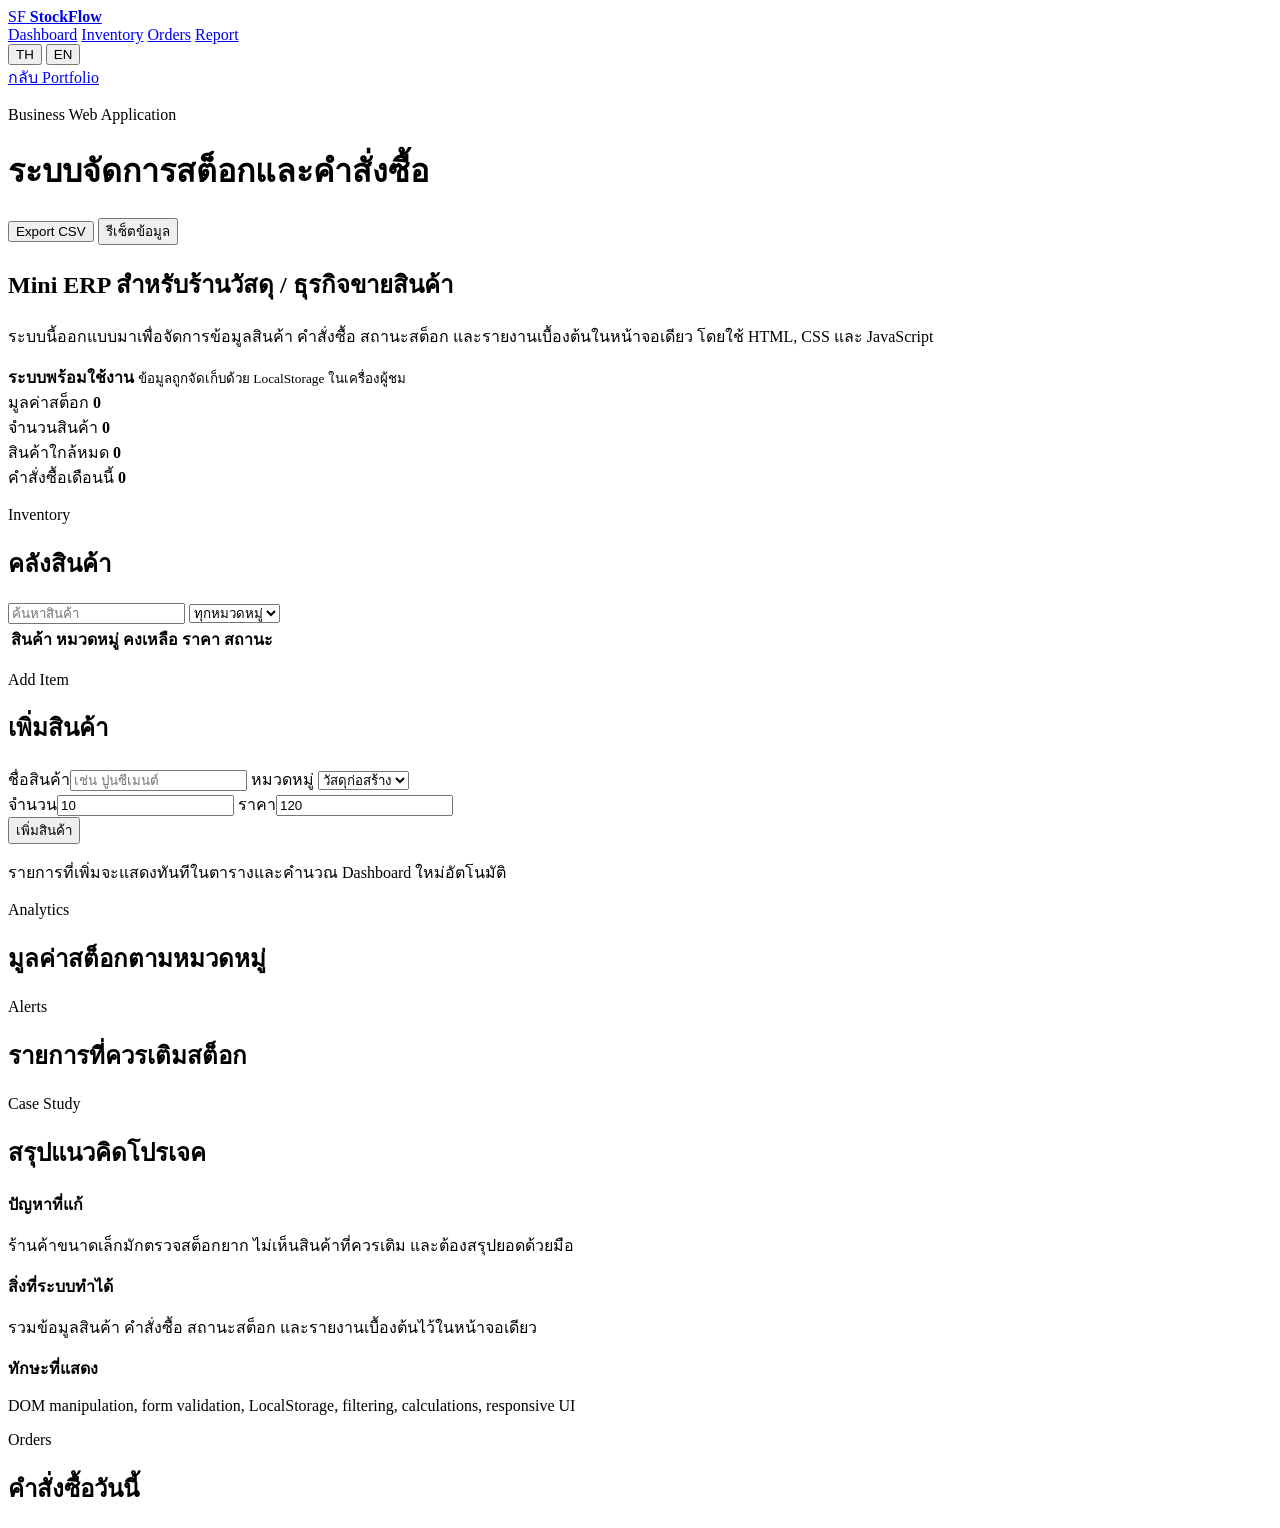
==== commit c5a0f93e: "Add files via upload" ====
--- a/index.html
+++ b/index.html
@@ -3,210 +3,181 @@
 <head>
   <meta charset="utf-8">
   <meta name="viewport" content="width=device-width, initial-scale=1">
-  <meta name="description" content="Portfolio ของ ธนภัทร ชุมแก้ว Web Developer พร้อมประสบการณ์พัฒนาเว็บ ระบบบริหารจัดการข้อมูล และ Dashboard">
-  <title>ธนภัทร ชุมแก้ว | Web Developer Portfolio</title>
-  <link rel="stylesheet" href="styles.css">
+  <meta name="description" content="StockFlow Mini ERP ระบบจัดการสต็อกและคำสั่งซื้อสำหรับร้านวัสดุและธุรกิจขายสินค้า">
+  <title>StockFlow Mini ERP | Thanaphat Portfolio Project</title>
+  <link rel="stylesheet" href="style.css?v=3">
 </head>
 <body>
-  <header class="site-header" id="top">
-    <nav class="nav" aria-label="Main navigation">
-      <a class="brand" href="#top" aria-label="กลับด้านบน" data-i18n-aria-label="nav.backTop">
-        <span class="brand-mark">T</span>
-        <span>Thanaphat</span>
-      </a>
-      <div class="nav-links" id="navMenu">
-        <a href="#about" data-i18n="nav.about">เกี่ยวกับ</a>
-        <a href="#experience" data-i18n="nav.work">ผลงาน</a>
-        <a href="#projects-demo" data-i18n="nav.demo">Demo</a>
-        <a href="#skills" data-i18n="nav.skills">ทักษะ</a>
-        <a href="#contact" data-i18n="nav.contact">ติดต่อ</a>
+  <aside class="sidebar" aria-label="Project navigation" data-i18n-aria-label="sidebar.label">
+    <a class="brand" href="../index.html#projects-demo">
+      <span>SF</span>
+      <strong>StockFlow</strong>
+    </a>
+    <nav>
+      <a href="#dashboard" class="active" data-i18n="sidebar.dashboard">Dashboard</a>
+      <a href="#inventory" data-i18n="sidebar.inventory">Inventory</a>
+      <a href="#orders" data-i18n="sidebar.orders">Orders</a>
+      <a href="#report" data-i18n="sidebar.report">Report</a>
+    </nav>
+    <div class="language-switch" role="group" aria-label="เลือกภาษา" data-i18n-aria-label="language.switchLabel">
+      <button class="lang-button is-active" type="button" data-lang="th" aria-pressed="true">TH</button>
+      <button class="lang-button" type="button" data-lang="en" aria-pressed="false">EN</button>
+    </div>
+    <a class="back-link" href="../index.html#projects-demo" data-i18n="sidebar.back">กลับ Portfolio</a>
+  </aside>
+
+  <main class="app-shell">
+    <header class="topbar">
+      <div>
+        <p class="eyebrow" data-i18n="top.eyebrow">Business Web Application</p>
+        <h1 data-i18n="top.title">ระบบจัดการสต็อกและคำสั่งซื้อ</h1>
       </div>
-      <div class="nav-actions">
-        <div class="language-switch" role="group" aria-label="เลือกภาษา" data-i18n-aria-label="language.switchLabel">
-          <button class="lang-button is-active" type="button" data-lang="th" aria-pressed="true">TH</button>
-          <button class="lang-button" type="button" data-lang="en" aria-pressed="false">EN</button>
-        </div>
-        <button class="nav-toggle" type="button" aria-expanded="false" aria-controls="navMenu" aria-label="เปิดเมนู" data-i18n-aria-label="nav.openMenu">
-          <span></span><span></span><span></span>
-        </button>
+      <div class="top-actions">
+        <button class="secondary-btn" id="exportReport" type="button" data-i18n="top.export">Export CSV</button>
+        <button class="reset-btn" id="resetData" type="button" data-i18n="top.reset">รีเซ็ตข้อมูล</button>
       </div>
-    </nav>
-  </header>
+    </header>
 
-  <main>
-    <section class="hero section-band">
-      <div class="hero-copy reveal">
-        <p class="eyebrow" data-i18n="hero.eyebrow">Web Developer Portfolio</p>
-        <h1 data-i18n="hero.name">ธนภัทร ชุมแก้ว</h1>
-        <p class="lead" data-i18n="hero.lead">นักพัฒนาระบบรุ่นใหม่ที่ถนัดงานเว็บแอปพลิเคชัน ระบบบริหารจัดการข้อมูล และ Dashboard สำหรับใช้งานจริงในองค์กร</p>
-        <div class="hero-actions">
-          <a class="button primary" href="#experience" data-i18n="hero.viewWork">ดูผลงาน</a>
-          <a class="button ghost" href="stockflow/index.html" data-i18n="hero.tryDemo">ลองระบบ</a>
-          <a class="button ghost" href="assets/resume.png" target="_blank" rel="noopener" data-resume-link data-i18n="hero.openResume">เปิดเรซูเม่</a>
-        </div>
-        <div class="quick-info" aria-label="ข้อมูลสรุป" data-i18n-aria-label="hero.quickInfoLabel">
-          <span data-i18n="hero.location">Songkhla, Thailand</span>
-          <span data-i18n="hero.availability">Available for Web Developer</span>
-          <span data-i18n="hero.graduation">Graduating 2026</span>
-        </div>
+    <section class="hero" id="dashboard">
+      <div class="hero-copy">
+        <h2 data-i18n="hero.title">Mini ERP สำหรับร้านวัสดุ / ธุรกิจขายสินค้า</h2>
+        <p data-i18n="hero.body">ระบบนี้ออกแบบมาเพื่อจัดการข้อมูลสินค้า คำสั่งซื้อ สถานะสต็อก และรายงานเบื้องต้นในหน้าจอเดียว โดยใช้ HTML, CSS และ JavaScript</p>
       </div>
-      <div class="hero-visual reveal" aria-label="ภาพโปรไฟล์" data-i18n-aria-label="hero.profileLabel">
-        <div class="portrait-wrap">
-          <img src="assets/profile.png" alt="ธนภัทร ชุมแก้ว" data-i18n-alt="hero.profileAlt">
-        </div>
-        <div class="status-card">
-          <span class="status-dot"></span>
-          <strong data-i18n="hero.statusTitle">Ready to join your team</strong>
-          <small data-i18n="hero.statusSkills">PHP, JavaScript, MySQL, Bootstrap</small>
-        </div>
+      <div class="health-card" aria-label="system health" data-i18n-aria-label="hero.healthLabel">
+        <span class="pulse"></span>
+        <strong id="healthText">ระบบพร้อมใช้งาน</strong>
+        <small data-i18n="hero.storageNote">ข้อมูลถูกจัดเก็บด้วย LocalStorage ในเครื่องผู้ชม</small>
       </div>
     </section>
 
-    <section class="section about" id="about">
-      <div class="section-heading reveal">
-        <p class="eyebrow" data-i18n="about.eyebrow">About Me</p>
-        <h2 data-i18n="about.title">พัฒนาเว็บให้ใช้งานง่าย จัดการข้อมูลได้ชัดเจน และต่อยอดได้จริง</h2>
+    <section class="kpi-grid" aria-label="summary cards" data-i18n-aria-label="kpi.label">
+      <article class="kpi-card">
+        <span data-i18n="kpi.stockValue">มูลค่าสต็อก</span>
+        <strong id="stockValue">0</strong>
+      </article>
+      <article class="kpi-card">
+        <span data-i18n="kpi.totalItems">จำนวนสินค้า</span>
+        <strong id="totalItems">0</strong>
+      </article>
+      <article class="kpi-card warning">
+        <span data-i18n="kpi.lowStock">สินค้าใกล้หมด</span>
+        <strong id="lowStock">0</strong>
+      </article>
+      <article class="kpi-card success">
+        <span data-i18n="kpi.monthlyOrders">คำสั่งซื้อเดือนนี้</span>
+        <strong id="monthlyOrders">0</strong>
+      </article>
+    </section>
+
+    <section class="workspace" id="inventory">
+      <div class="panel inventory-panel">
+        <div class="panel-head">
+          <div>
+            <p class="eyebrow" data-i18n="inventory.eyebrow">Inventory</p>
+            <h2 data-i18n="inventory.title">คลังสินค้า</h2>
+          </div>
+          <div class="filters">
+            <input id="searchInput" type="search" placeholder="ค้นหาสินค้า" data-i18n-placeholder="inventory.search">
+            <select id="categoryFilter" aria-label="กรองหมวดหมู่" data-i18n-aria-label="inventory.categoryFilter">
+              <option value="all" data-i18n="category.all">ทุกหมวดหมู่</option>
+              <option value="วัสดุก่อสร้าง" data-i18n="category.materials">วัสดุก่อสร้าง</option>
+              <option value="เครื่องมือ" data-i18n="category.tools">เครื่องมือ</option>
+              <option value="ประปา" data-i18n="category.plumbing">ประปา</option>
+              <option value="ไฟฟ้า" data-i18n="category.electrical">ไฟฟ้า</option>
+            </select>
+          </div>
+        </div>
+        <div class="table-wrap">
+          <table>
+            <thead>
+              <tr>
+                <th data-i18n="table.product">สินค้า</th>
+                <th data-i18n="table.category">หมวดหมู่</th>
+                <th data-i18n="table.qty">คงเหลือ</th>
+                <th data-i18n="table.price">ราคา</th>
+                <th data-i18n="table.status">สถานะ</th>
+                <th></th>
+              </tr>
+            </thead>
+            <tbody id="inventoryRows"></tbody>
+          </table>
+        </div>
       </div>
-      <div class="about-grid">
-        <div class="about-text reveal">
-          <p data-i18n="about.body">ผมเป็นนักพัฒนาระบบที่มีประสบการณ์พัฒนาเว็บแอปพลิเคชันด้านบริหารจัดการข้อมูล โดยใช้ HTML, CSS, Bootstrap, PHP, JavaScript และฐานข้อมูล MySQL จุดแข็งของผมคือการทำงานเป็นทีม สื่อสารชัดเจน ใส่ใจคุณภาพงาน และพร้อมเรียนรู้เทคโนโลยีใหม่เพื่อพัฒนาระบบให้ตอบโจทย์ธุรกิจในระยะยาว</p>
+
+      <form class="panel product-form" id="productForm">
+        <p class="eyebrow" data-i18n="form.eyebrow">Add Item</p>
+        <h2 data-i18n="form.title">เพิ่มสินค้า</h2>
+        <label><span data-i18n="form.nameLabel">ชื่อสินค้า</span><input id="productName" required minlength="2" placeholder="เช่น ปูนซีเมนต์" data-i18n-placeholder="form.namePlaceholder"></label>
+        <label><span data-i18n="form.categoryLabel">หมวดหมู่</span>
+          <select id="productCategory" required>
+            <option value="วัสดุก่อสร้าง" data-i18n="category.materials">วัสดุก่อสร้าง</option>
+            <option value="เครื่องมือ" data-i18n="category.tools">เครื่องมือ</option>
+            <option value="ประปา" data-i18n="category.plumbing">ประปา</option>
+            <option value="ไฟฟ้า" data-i18n="category.electrical">ไฟฟ้า</option>
+          </select>
+        </label>
+        <div class="form-grid">
+          <label><span data-i18n="form.qtyLabel">จำนวน</span><input id="productQty" required type="number" min="0" value="10"></label>
+          <label><span data-i18n="form.priceLabel">ราคา</span><input id="productPrice" required type="number" min="1" value="120"></label>
         </div>
-        <div class="contact-panel reveal" id="contact">
-          <h3 data-i18n="contact.title">ติดต่อ</h3>
-          <a href="tel:0641271746"><span data-i18n="contact.phone">Phone</span>064 127 1746</a>
-          <a href="mailto:bysgot@gmail.com"><span data-i18n="contact.email">Email</span>bysgot@gmail.com</a>
-          <p><span data-i18n="contact.line">Line</span>bysgot</p>
-          <p><span data-i18n="contact.locationLabel">Location</span><strong class="contact-value" data-i18n="contact.location">Natawee, Songkhla, Thailand</strong></p>
+        <button type="submit" data-i18n="form.submit">เพิ่มสินค้า</button>
+        <p class="form-note" data-i18n="form.note">รายการที่เพิ่มจะแสดงทันทีในตารางและคำนวณ Dashboard ใหม่อัตโนมัติ</p>
+      </form>
+    </section>
+
+    <section class="insight-grid">
+      <div class="panel chart-panel">
+        <div class="panel-head simple">
+          <div>
+            <p class="eyebrow" data-i18n="analytics.eyebrow">Analytics</p>
+            <h2 data-i18n="analytics.title">มูลค่าสต็อกตามหมวดหมู่</h2>
+          </div>
         </div>
+        <div id="chartBars" class="chart-bars"></div>
+      </div>
+      <div class="panel alert-panel">
+        <p class="eyebrow" data-i18n="alerts.eyebrow">Alerts</p>
+        <h2 data-i18n="alerts.title">รายการที่ควรเติมสต็อก</h2>
+        <div id="alertList" class="alert-list"></div>
       </div>
     </section>
 
-    <section class="section education">
-      <div class="section-heading reveal">
-        <p class="eyebrow" data-i18n="education.eyebrow">Education</p>
-        <h2 data-i18n="education.title">ประวัติการศึกษา</h2>
+    <div class="anchor-point" id="about" aria-hidden="true"></div>
+    <section class="panel report-panel" id="report">
+      <div class="panel-head simple">
+        <div>
+          <p class="eyebrow" data-i18n="case.eyebrow">Case Study</p>
+          <h2 data-i18n="case.title">สรุปแนวคิดโปรเจค</h2>
+        </div>
       </div>
-      <div class="timeline compact reveal">
+      <div class="case-grid">
         <article>
-          <time data-i18n="education.schoolDate">2564-2565</time>
-          <div>
-            <h3 data-i18n="education.schoolName">โรงเรียนมหาวชิราวุธ จังหวัดสงขลา</h3>
-            <p data-i18n="education.schoolProgram">สายการเรียน วิทย์-คณิต</p>
-          </div>
+          <strong data-i18n="case.problemTitle">ปัญหาที่แก้</strong>
+          <p data-i18n="case.problemBody">ร้านค้าขนาดเล็กมักตรวจสต็อกยาก ไม่เห็นสินค้าที่ควรเติม และต้องสรุปยอดด้วยมือ</p>
         </article>
         <article>
-          <time data-i18n="education.universityDate">2564-2565</time>
-          <div>
-            <h3 data-i18n="education.universityName">มหาวิทยาลัยราชภัฏสงขลา</h3>
-            <p data-i18n="education.universityProgram">คณะวิทยาการจัดการ เอกคอมพิวเตอร์ธุรกิจ</p>
-          </div>
+          <strong data-i18n="case.solutionTitle">สิ่งที่ระบบทำได้</strong>
+          <p data-i18n="case.solutionBody">รวมข้อมูลสินค้า คำสั่งซื้อ สถานะสต็อก และรายงานเบื้องต้นไว้ในหน้าจอเดียว</p>
+        </article>
+        <article>
+          <strong data-i18n="case.skillsTitle">ทักษะที่แสดง</strong>
+          <p data-i18n="case.skillsBody">DOM manipulation, form validation, LocalStorage, filtering, calculations, responsive UI</p>
         </article>
       </div>
+      <div class="metric-list" id="reportSummary"></div>
     </section>
 
-    <section class="section experience" id="experience">
-      <div class="section-heading reveal">
-        <p class="eyebrow" data-i18n="work.eyebrow">Selected Work</p>
-        <h2 data-i18n="work.title">ผลงานและประสบการณ์ระหว่างศึกษา</h2>
-      </div>
-      <div class="project-grid">
-        <article class="project-card reveal">
-          <span class="project-number">01</span>
-          <h3 data-i18n="work.project1.title">ระบบบริหารร้าน อ.วัสดุ</h3>
-          <p data-i18n="work.project1.body">พัฒนาระบบบริหารและจัดการข้อมูลเพื่อให้การทำงานสะดวกขึ้น มีประสิทธิภาพ และลดขั้นตอนจากระบบเดิม</p>
-          <div class="tag-row"><span>PHP</span><span>MySQL</span><span>Bootstrap</span></div>
-        </article>
-        <article class="project-card reveal">
-          <span class="project-number">02</span>
-          <h3 data-i18n="work.project2.title">ระบบบริหารจัดการข้อมูลโรงงานน้ำ</h3>
-          <p data-i18n="work.project2.body">ออกแบบโครงสร้างระบบ จัดการข้อมูลบริษัท และรองรับการใช้งานจริงสำหรับการทำงานและการตัดสินใจของผู้เกี่ยวข้อง</p>
-          <div class="tag-row"><span>System Design</span><span>Database</span><span>Admin</span></div>
-        </article>
-        <article class="project-card reveal">
-          <span class="project-number">03</span>
-          <h3 data-i18n="work.project3.title">Graphic for Content Creator</h3>
-          <p data-i18n="work.project3.body">ออกแบบและตกแต่งภาพสำหรับงานคอนเทนต์ ช่วยให้สื่อมีความชัดเจนและน่าสนใจมากขึ้น</p>
-          <div class="tag-row"><span>Photoshop</span><span>Illustrator</span><span>Content</span></div>
-        </article>
-        <article class="project-card reveal">
-          <span class="project-number">04</span>
-          <h3 data-i18n="work.project4.title">Dashboard รายงานความพึงพอใจ</h3>
-          <p data-i18n="work.project4.body">ออกแบบ Dashboard ด้วย Looker เพื่อสรุปรายงานประเมินความพึงพอใจต่อบริการข้อมูลข่าวสารรายปี</p>
-          <div class="tag-row"><span>Looker</span><span>Dashboard</span><span>Report</span></div>
-        </article>
-        <article class="project-card wide reveal">
-          <span class="project-number">05</span>
-          <h3 data-i18n="work.project5.title">บริษัท แอ็บโซลูท เทคโนวัน จำกัด</h3>
-          <p data-i18n="work.project5.body">ดูแลและพัฒนาระบบในตำแหน่ง Programmer สนับสนุนการเขียนโปรแกรม ปรับปรุงระบบให้ใช้งานต่อเนื่อง และร่วมแก้ไขปัญหากับทีมพัฒนา</p>
-          <div class="tag-row"><span>Programmer</span><span>Maintenance</span><span>Teamwork</span></div>
-        </article>
-      </div>
-    </section>
-
-    <section class="section demo-showcase" id="projects-demo">
-      <div class="section-heading reveal">
-        <p class="eyebrow" data-i18n="demo.eyebrow">Featured Project</p>
-        <h2 data-i18n="demo.title">โปรเจคระบบจัดการสต็อกสำหรับธุรกิจ</h2>
-      </div>
-      <div class="demo-layout reveal">
-        <div class="demo-copy">
-          <span class="project-number">06</span>
-          <h3 data-i18n="demo.projectTitle">StockFlow Mini ERP</h3>
-          <p data-i18n="demo.body">ระบบจัดการสต็อกและคำสั่งซื้อสำหรับร้านวัสดุ มี Dashboard, ค้นหา/กรองสินค้า, เพิ่ม/ลบข้อมูล, แจ้งเตือนของใกล้หมด และกราฟสรุปมูลค่าสต็อก เพื่อช่วยให้การติดตามสินค้าและรายงานประจำวันชัดเจนขึ้น</p>
-          <div class="tag-row"><span>HTML</span><span>CSS</span><span>JavaScript</span><span>LocalStorage</span><span>Dashboard</span></div>
-          <div class="hero-actions demo-actions">
-            <a class="button primary" href="stockflow/index.html" data-i18n="demo.openProject">เปิดโปรเจค</a>
-            <a class="button ghost" href="stockflow/index.html#report" data-i18n="demo.viewCase">ดูแนวคิดโปรเจค</a>
-          </div>
-        </div>
-        <a class="demo-preview" href="stockflow/index.html" aria-label="เปิด StockFlow Mini ERP" data-i18n-aria-label="demo.previewLabel">
-          <div class="preview-top"><span></span><span></span><span></span></div>
-          <div class="preview-kpis"><b></b><b></b><b></b></div>
-          <div class="preview-table"><i></i><i></i><i></i><i></i></div>
-        </a>
-      </div>
-    </section>
-
-    <section class="section skills" id="skills">
-      <div class="section-heading reveal">
-        <p class="eyebrow" data-i18n="skills.eyebrow">Skills</p>
-        <h2 data-i18n="skills.title">ทักษะและเครื่องมือ</h2>
-      </div>
-      <div class="skills-layout">
-        <div class="skill-list reveal">
-          <span>HTML</span><span>CSS</span><span>PHP</span><span>JavaScript</span><span>SQL</span><span>Bootstrap</span><span>MySQL</span><span>Looker</span>
-        </div>
-        <div class="software-list reveal">
-          <h3 data-i18n="skills.softwareTitle">Software</h3>
-          <p data-i18n="skills.softwareBody">Adobe Illustrator, Photoshop, Visual Studio Code, Microsoft Excel, Word, PowerPoint</p>
-          <h3 data-i18n="skills.interestTitle">Interest</h3>
-          <p data-i18n="skills.interestBody">Coding, Games, AI, Design, Web Technology</p>
+    <section class="panel orders" id="orders">
+      <div class="panel-head simple">
+        <div>
+          <p class="eyebrow" data-i18n="orders.eyebrow">Orders</p>
+          <h2 data-i18n="orders.title">คำสั่งซื้อวันนี้</h2>
         </div>
       </div>
-    </section>
-
-    <section class="section resume-preview">
-      <div class="section-heading resume-heading reveal">
-        <div>
-          <p class="eyebrow" data-i18n="resume.eyebrow">Original Resume</p>
-          <h2 data-i18n="resume.title">ดูเรซูเม่ฉบับภาพ</h2>
-        </div>
-        <div class="language-switch resume-switch" role="group" aria-label="เลือกภาษาเรซูเม่" data-i18n-aria-label="resume.switchLabel">
-          <button class="lang-button is-active" type="button" data-lang="th" aria-pressed="true">TH</button>
-          <button class="lang-button" type="button" data-lang="en" aria-pressed="false">EN</button>
-        </div>
-      </div>
-      <a class="resume-image reveal" href="assets/resume.png" target="_blank" rel="noopener" aria-label="เปิดเรซูเม่ขนาดเต็ม" data-resume-link data-i18n-aria-label="resume.openFull">
-        <img src="assets/resume.png" alt="เรซูเม่ของ ธนภัทร ชุมแก้ว" data-resume-img data-i18n-alt="resume.imageAlt">
-      </a>
+      <div class="order-board" id="orderBoard"></div>
     </section>
   </main>
 
-  <footer class="footer">
-    <p data-i18n="footer.copy">© 2026 Thanaphat Chumkaew. Web Developer Portfolio.</p>
-    <a href="#top" data-i18n="footer.backTop">Back to top</a>
-  </footer>
-
-  <script src="script.js"></script>
+  <script src="app.js?v=3"></script>
 </body>
 </html>
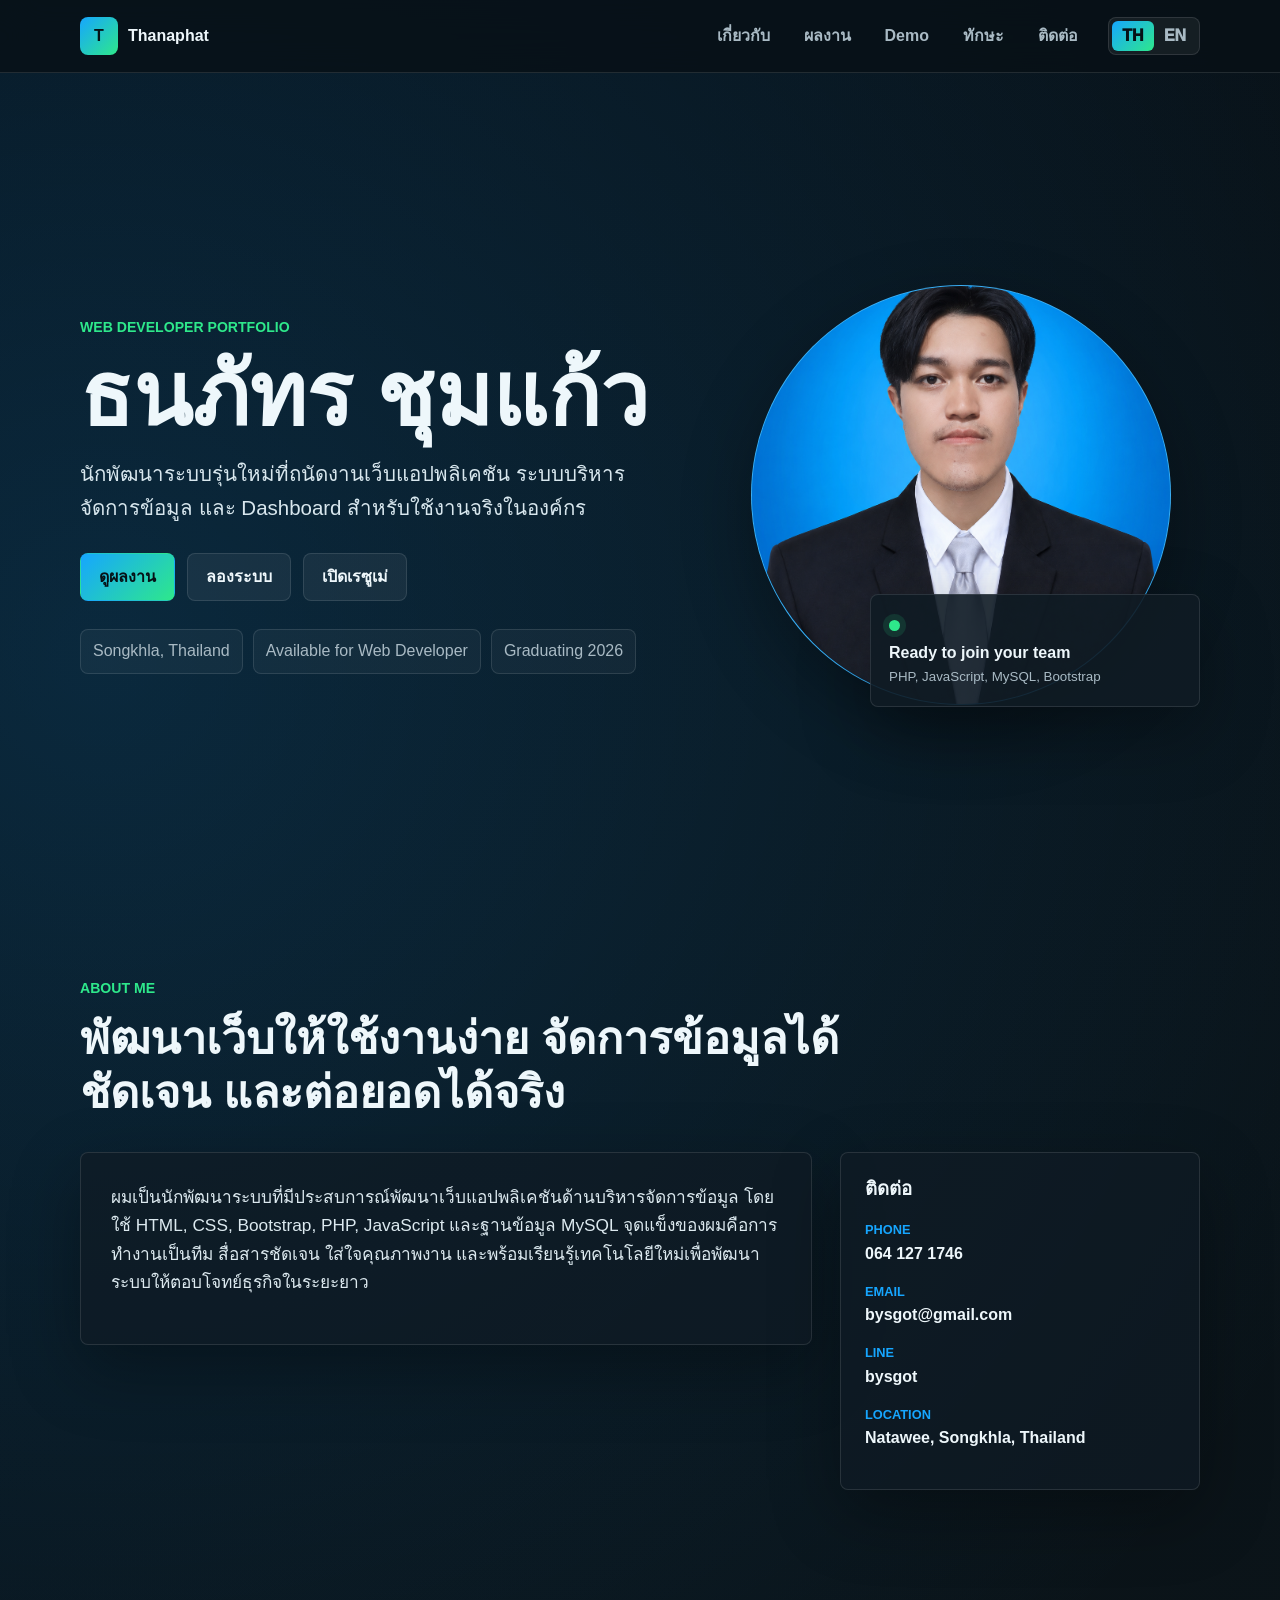
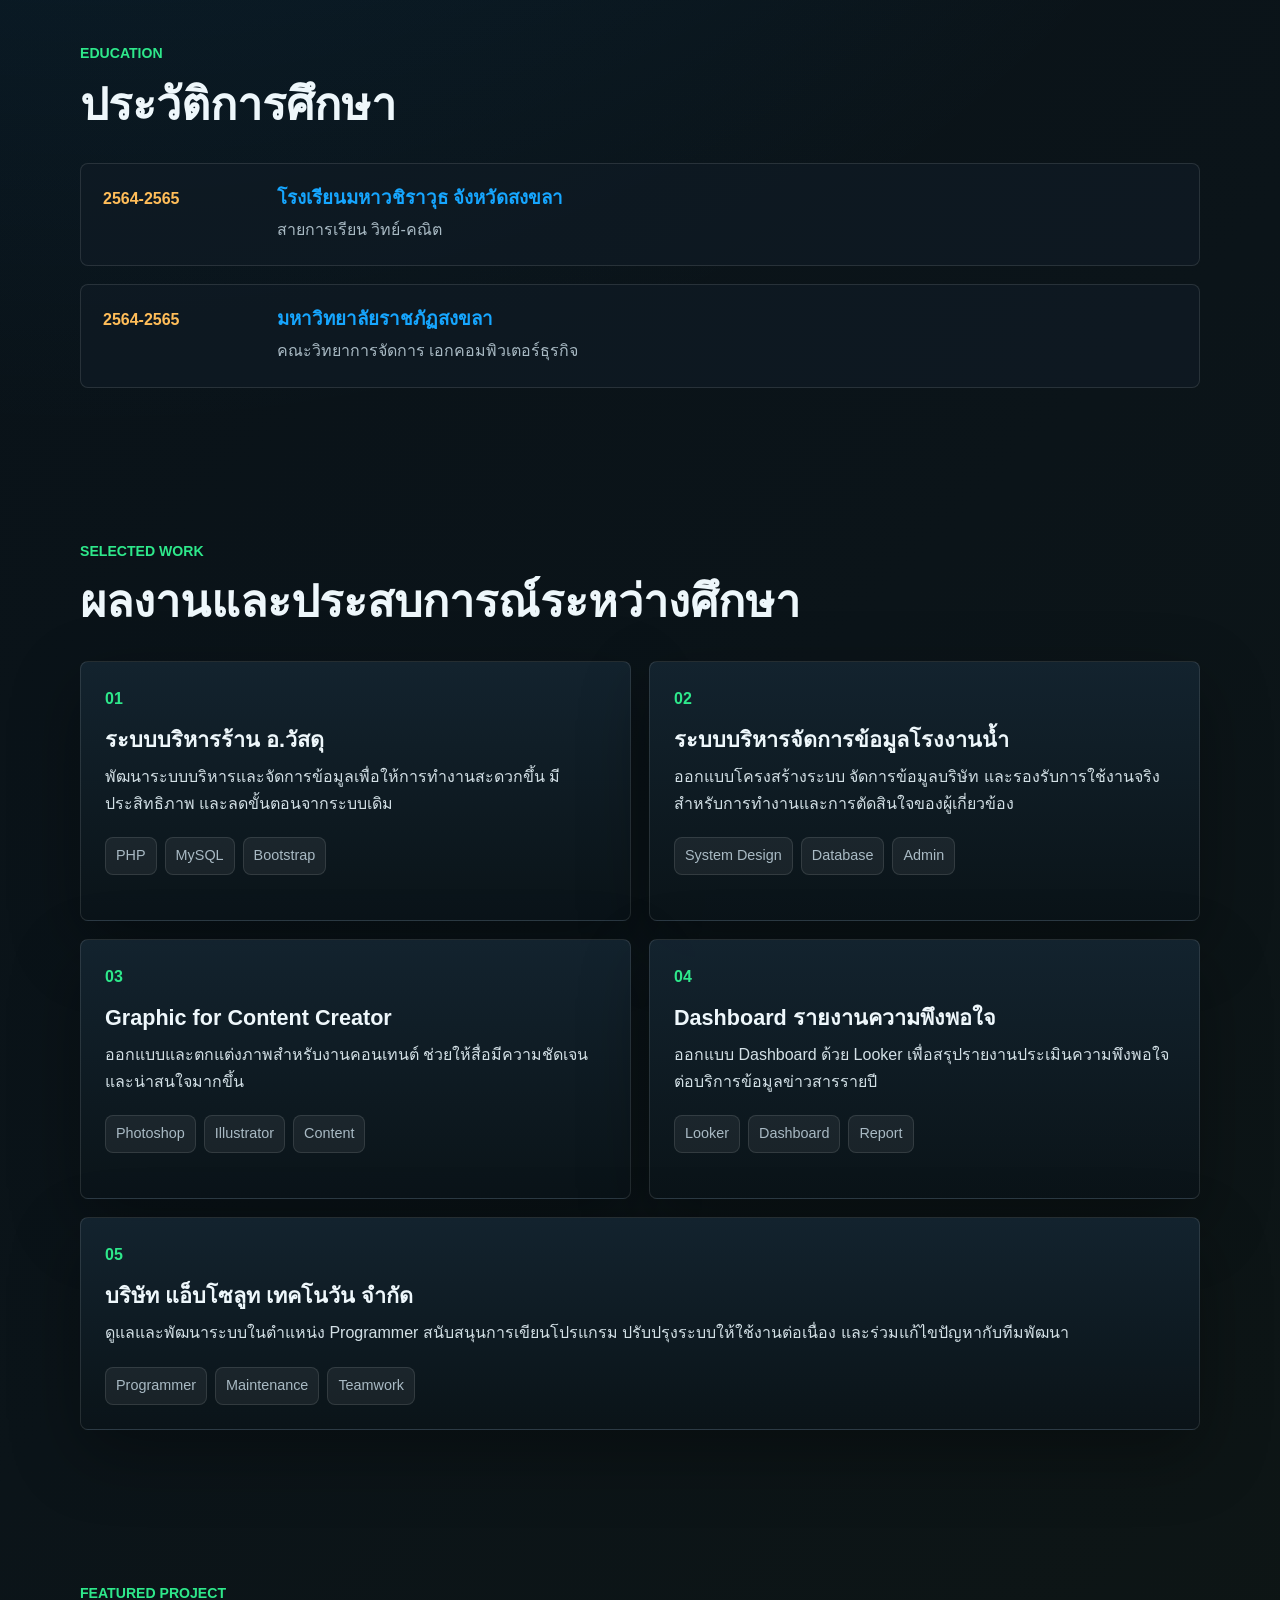
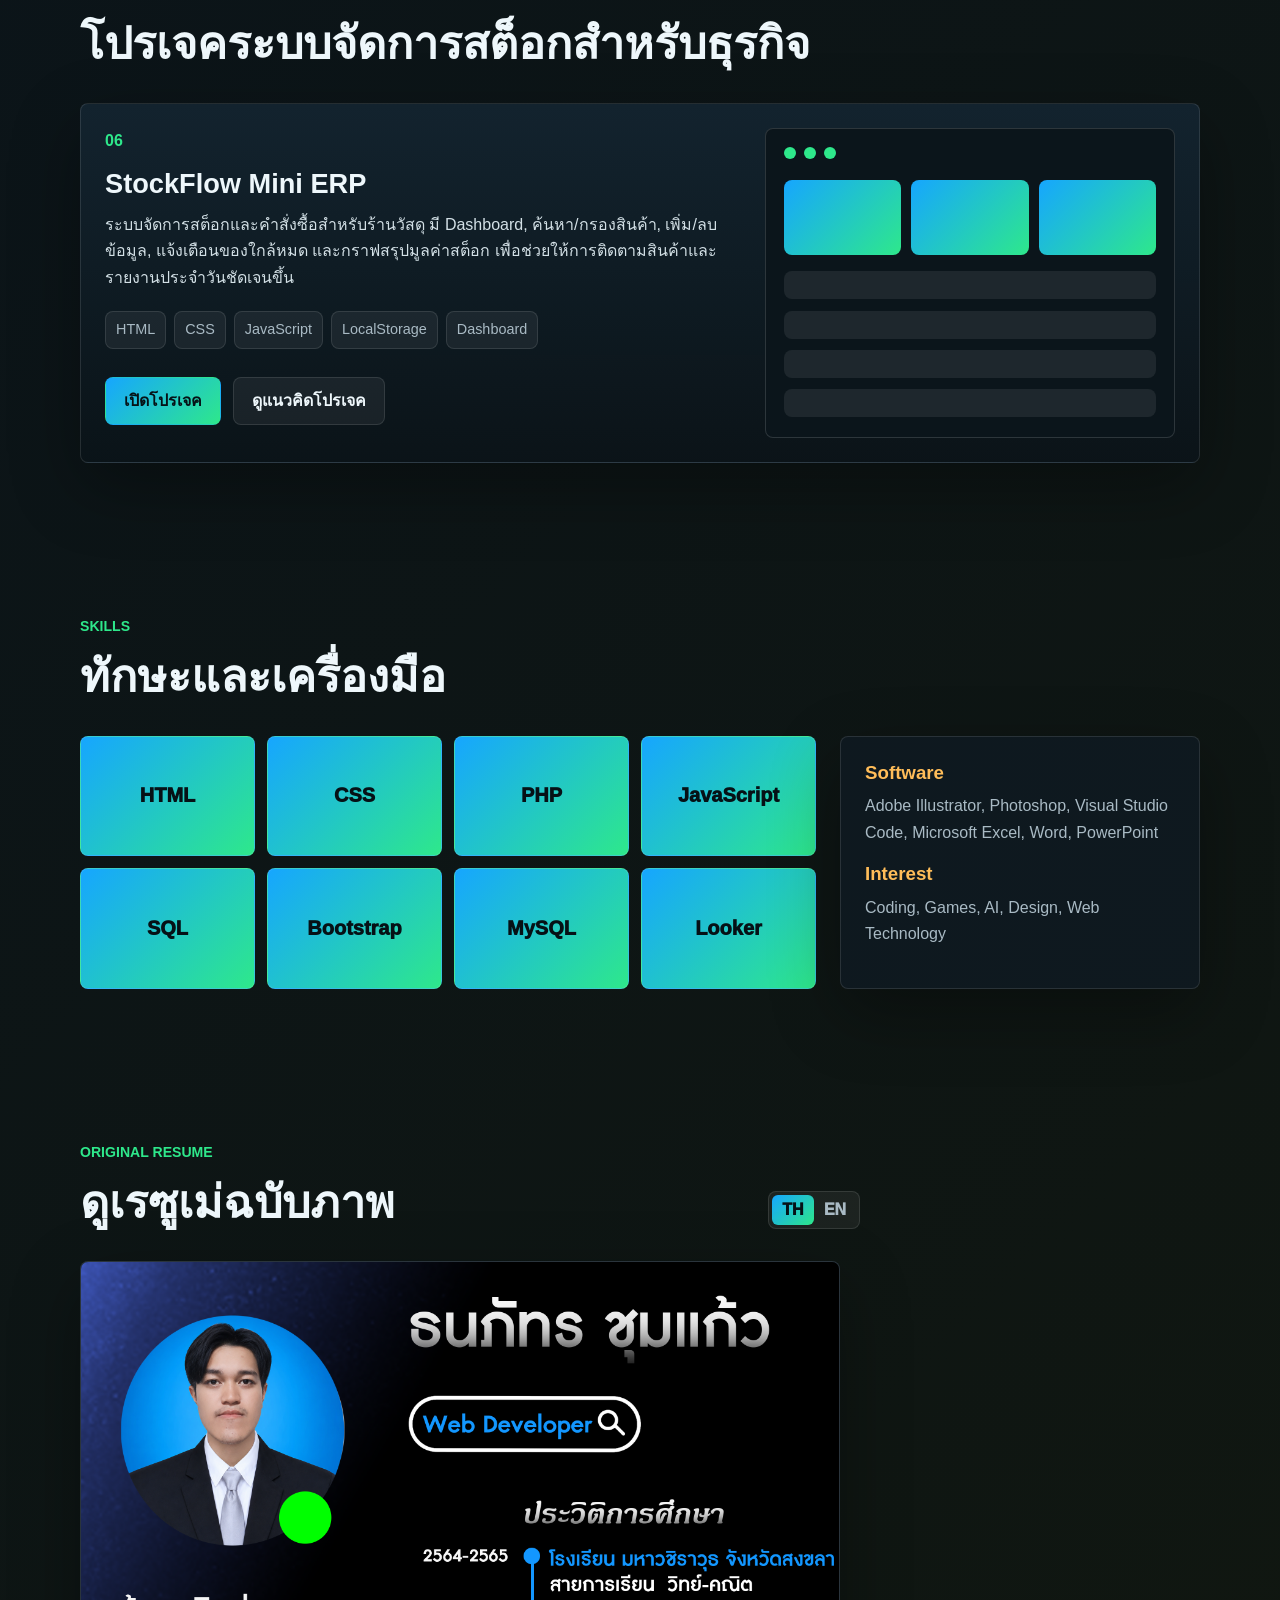
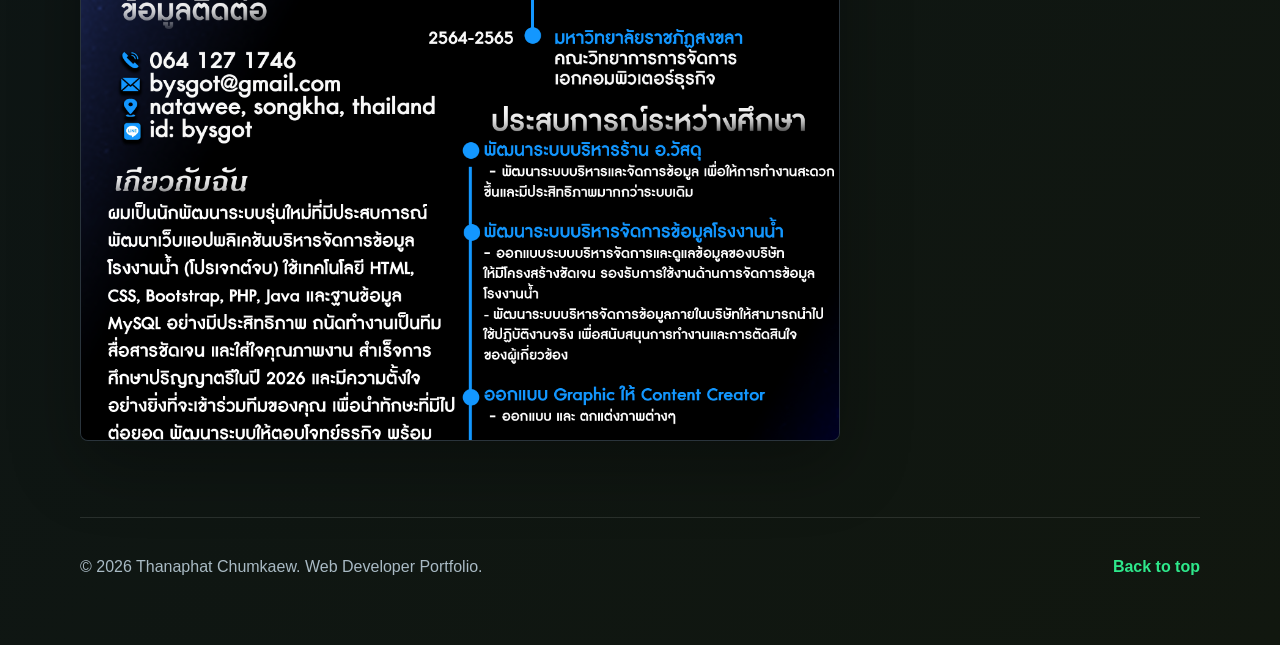
==== commit dd4174b5: "Add files via upload" ====
--- a/index.html
+++ b/index.html
@@ -3,181 +3,210 @@
 <head>
   <meta charset="utf-8">
   <meta name="viewport" content="width=device-width, initial-scale=1">
-  <meta name="description" content="StockFlow Mini ERP ระบบจัดการสต็อกและคำสั่งซื้อสำหรับร้านวัสดุและธุรกิจขายสินค้า">
-  <title>StockFlow Mini ERP | Thanaphat Portfolio Project</title>
-  <link rel="stylesheet" href="style.css?v=3">
+  <meta name="description" content="Portfolio ของ ธนภัทร ชุมแก้ว Web Developer พร้อมประสบการณ์พัฒนาเว็บ ระบบบริหารจัดการข้อมูล และ Dashboard">
+  <title>ธนภัทร ชุมแก้ว | Web Developer Portfolio</title>
+  <link rel="stylesheet" href="styles.css?v=3">
 </head>
 <body>
-  <aside class="sidebar" aria-label="Project navigation" data-i18n-aria-label="sidebar.label">
-    <a class="brand" href="../index.html#projects-demo">
-      <span>SF</span>
-      <strong>StockFlow</strong>
-    </a>
-    <nav>
-      <a href="#dashboard" class="active" data-i18n="sidebar.dashboard">Dashboard</a>
-      <a href="#inventory" data-i18n="sidebar.inventory">Inventory</a>
-      <a href="#orders" data-i18n="sidebar.orders">Orders</a>
-      <a href="#report" data-i18n="sidebar.report">Report</a>
+  <header class="site-header" id="top">
+    <nav class="nav" aria-label="Main navigation">
+      <a class="brand" href="#top" aria-label="กลับด้านบน" data-i18n-aria-label="nav.backTop">
+        <span class="brand-mark">T</span>
+        <span>Thanaphat</span>
+      </a>
+      <div class="nav-links" id="navMenu">
+        <a href="#about" data-i18n="nav.about">เกี่ยวกับ</a>
+        <a href="#experience" data-i18n="nav.work">ผลงาน</a>
+        <a href="#projects-demo" data-i18n="nav.demo">Demo</a>
+        <a href="#skills" data-i18n="nav.skills">ทักษะ</a>
+        <a href="#contact" data-i18n="nav.contact">ติดต่อ</a>
+      </div>
+      <div class="nav-actions">
+        <div class="language-switch" role="group" aria-label="เลือกภาษา" data-i18n-aria-label="language.switchLabel">
+          <button class="lang-button is-active" type="button" data-lang="th" aria-pressed="true">TH</button>
+          <button class="lang-button" type="button" data-lang="en" aria-pressed="false">EN</button>
+        </div>
+        <button class="nav-toggle" type="button" aria-expanded="false" aria-controls="navMenu" aria-label="เปิดเมนู" data-i18n-aria-label="nav.openMenu">
+          <span></span><span></span><span></span>
+        </button>
+      </div>
     </nav>
-    <div class="language-switch" role="group" aria-label="เลือกภาษา" data-i18n-aria-label="language.switchLabel">
-      <button class="lang-button is-active" type="button" data-lang="th" aria-pressed="true">TH</button>
-      <button class="lang-button" type="button" data-lang="en" aria-pressed="false">EN</button>
-    </div>
-    <a class="back-link" href="../index.html#projects-demo" data-i18n="sidebar.back">กลับ Portfolio</a>
-  </aside>
-
-  <main class="app-shell">
-    <header class="topbar">
-      <div>
-        <p class="eyebrow" data-i18n="top.eyebrow">Business Web Application</p>
-        <h1 data-i18n="top.title">ระบบจัดการสต็อกและคำสั่งซื้อ</h1>
-      </div>
-      <div class="top-actions">
-        <button class="secondary-btn" id="exportReport" type="button" data-i18n="top.export">Export CSV</button>
-        <button class="reset-btn" id="resetData" type="button" data-i18n="top.reset">รีเซ็ตข้อมูล</button>
-      </div>
-    </header>
-
-    <section class="hero" id="dashboard">
-      <div class="hero-copy">
-        <h2 data-i18n="hero.title">Mini ERP สำหรับร้านวัสดุ / ธุรกิจขายสินค้า</h2>
-        <p data-i18n="hero.body">ระบบนี้ออกแบบมาเพื่อจัดการข้อมูลสินค้า คำสั่งซื้อ สถานะสต็อก และรายงานเบื้องต้นในหน้าจอเดียว โดยใช้ HTML, CSS และ JavaScript</p>
-      </div>
-      <div class="health-card" aria-label="system health" data-i18n-aria-label="hero.healthLabel">
-        <span class="pulse"></span>
-        <strong id="healthText">ระบบพร้อมใช้งาน</strong>
-        <small data-i18n="hero.storageNote">ข้อมูลถูกจัดเก็บด้วย LocalStorage ในเครื่องผู้ชม</small>
-      </div>
-    </section>
-
-    <section class="kpi-grid" aria-label="summary cards" data-i18n-aria-label="kpi.label">
-      <article class="kpi-card">
-        <span data-i18n="kpi.stockValue">มูลค่าสต็อก</span>
-        <strong id="stockValue">0</strong>
-      </article>
-      <article class="kpi-card">
-        <span data-i18n="kpi.totalItems">จำนวนสินค้า</span>
-        <strong id="totalItems">0</strong>
-      </article>
-      <article class="kpi-card warning">
-        <span data-i18n="kpi.lowStock">สินค้าใกล้หมด</span>
-        <strong id="lowStock">0</strong>
-      </article>
-      <article class="kpi-card success">
-        <span data-i18n="kpi.monthlyOrders">คำสั่งซื้อเดือนนี้</span>
-        <strong id="monthlyOrders">0</strong>
-      </article>
-    </section>
-
-    <section class="workspace" id="inventory">
-      <div class="panel inventory-panel">
-        <div class="panel-head">
+  </header>
+
+  <main>
+    <section class="hero section-band">
+      <div class="hero-copy reveal">
+        <p class="eyebrow" data-i18n="hero.eyebrow">Web Developer Portfolio</p>
+        <h1 data-i18n="hero.name">ธนภัทร ชุมแก้ว</h1>
+        <p class="lead" data-i18n="hero.lead">นักพัฒนาระบบรุ่นใหม่ที่ถนัดงานเว็บแอปพลิเคชัน ระบบบริหารจัดการข้อมูล และ Dashboard สำหรับใช้งานจริงในองค์กร</p>
+        <div class="hero-actions">
+          <a class="button primary" href="#experience" data-i18n="hero.viewWork">ดูผลงาน</a>
+          <a class="button ghost" href="stockflow/index.html" data-i18n="hero.tryDemo">ลองระบบ</a>
+          <a class="button ghost" href="assets/resume.png" target="_blank" rel="noopener" data-resume-link data-i18n="hero.openResume">เปิดเรซูเม่</a>
+        </div>
+        <div class="quick-info" aria-label="ข้อมูลสรุป" data-i18n-aria-label="hero.quickInfoLabel">
+          <span data-i18n="hero.location">Songkhla, Thailand</span>
+          <span data-i18n="hero.availability">Available for Web Developer</span>
+          <span data-i18n="hero.graduation">Graduating 2026</span>
+        </div>
+      </div>
+      <div class="hero-visual reveal" aria-label="ภาพโปรไฟล์" data-i18n-aria-label="hero.profileLabel">
+        <div class="portrait-wrap">
+          <img src="assets/profile.png" alt="ธนภัทร ชุมแก้ว" data-i18n-alt="hero.profileAlt">
+        </div>
+        <div class="status-card">
+          <span class="status-dot"></span>
+          <strong data-i18n="hero.statusTitle">Ready to join your team</strong>
+          <small data-i18n="hero.statusSkills">PHP, JavaScript, MySQL, Bootstrap</small>
+        </div>
+      </div>
+    </section>
+
+    <section class="section about" id="about">
+      <div class="section-heading reveal">
+        <p class="eyebrow" data-i18n="about.eyebrow">About Me</p>
+        <h2 data-i18n="about.title">พัฒนาเว็บให้ใช้งานง่าย จัดการข้อมูลได้ชัดเจน และต่อยอดได้จริง</h2>
+      </div>
+      <div class="about-grid">
+        <div class="about-text reveal">
+          <p data-i18n="about.body">ผมเป็นนักพัฒนาระบบที่มีประสบการณ์พัฒนาเว็บแอปพลิเคชันด้านบริหารจัดการข้อมูล โดยใช้ HTML, CSS, Bootstrap, PHP, JavaScript และฐานข้อมูล MySQL จุดแข็งของผมคือการทำงานเป็นทีม สื่อสารชัดเจน ใส่ใจคุณภาพงาน และพร้อมเรียนรู้เทคโนโลยีใหม่เพื่อพัฒนาระบบให้ตอบโจทย์ธุรกิจในระยะยาว</p>
+        </div>
+        <div class="contact-panel reveal" id="contact">
+          <h3 data-i18n="contact.title">ติดต่อ</h3>
+          <a href="tel:0641271746"><span data-i18n="contact.phone">Phone</span>064 127 1746</a>
+          <a href="mailto:bysgot@gmail.com"><span data-i18n="contact.email">Email</span>bysgot@gmail.com</a>
+          <p><span data-i18n="contact.line">Line</span>bysgot</p>
+          <p><span data-i18n="contact.locationLabel">Location</span><strong class="contact-value" data-i18n="contact.location">Natawee, Songkhla, Thailand</strong></p>
+        </div>
+      </div>
+    </section>
+
+    <section class="section education">
+      <div class="section-heading reveal">
+        <p class="eyebrow" data-i18n="education.eyebrow">Education</p>
+        <h2 data-i18n="education.title">ประวัติการศึกษา</h2>
+      </div>
+      <div class="timeline compact reveal">
+        <article>
+          <time data-i18n="education.schoolDate">2564-2565</time>
           <div>
-            <p class="eyebrow" data-i18n="inventory.eyebrow">Inventory</p>
-            <h2 data-i18n="inventory.title">คลังสินค้า</h2>
+            <h3 data-i18n="education.schoolName">โรงเรียนมหาวชิราวุธ จังหวัดสงขลา</h3>
+            <p data-i18n="education.schoolProgram">สายการเรียน วิทย์-คณิต</p>
           </div>
-          <div class="filters">
-            <input id="searchInput" type="search" placeholder="ค้นหาสินค้า" data-i18n-placeholder="inventory.search">
-            <select id="categoryFilter" aria-label="กรองหมวดหมู่" data-i18n-aria-label="inventory.categoryFilter">
-              <option value="all" data-i18n="category.all">ทุกหมวดหมู่</option>
-              <option value="วัสดุก่อสร้าง" data-i18n="category.materials">วัสดุก่อสร้าง</option>
-              <option value="เครื่องมือ" data-i18n="category.tools">เครื่องมือ</option>
-              <option value="ประปา" data-i18n="category.plumbing">ประปา</option>
-              <option value="ไฟฟ้า" data-i18n="category.electrical">ไฟฟ้า</option>
-            </select>
+        </article>
+        <article>
+          <time data-i18n="education.universityDate">2564-2565</time>
+          <div>
+            <h3 data-i18n="education.universityName">มหาวิทยาลัยราชภัฏสงขลา</h3>
+            <p data-i18n="education.universityProgram">คณะวิทยาการจัดการ เอกคอมพิวเตอร์ธุรกิจ</p>
           </div>
-        </div>
-        <div class="table-wrap">
-          <table>
-            <thead>
-              <tr>
-                <th data-i18n="table.product">สินค้า</th>
-                <th data-i18n="table.category">หมวดหมู่</th>
-                <th data-i18n="table.qty">คงเหลือ</th>
-                <th data-i18n="table.price">ราคา</th>
-                <th data-i18n="table.status">สถานะ</th>
-                <th></th>
-              </tr>
-            </thead>
-            <tbody id="inventoryRows"></tbody>
-          </table>
-        </div>
-      </div>
-
-      <form class="panel product-form" id="productForm">
-        <p class="eyebrow" data-i18n="form.eyebrow">Add Item</p>
-        <h2 data-i18n="form.title">เพิ่มสินค้า</h2>
-        <label><span data-i18n="form.nameLabel">ชื่อสินค้า</span><input id="productName" required minlength="2" placeholder="เช่น ปูนซีเมนต์" data-i18n-placeholder="form.namePlaceholder"></label>
-        <label><span data-i18n="form.categoryLabel">หมวดหมู่</span>
-          <select id="productCategory" required>
-            <option value="วัสดุก่อสร้าง" data-i18n="category.materials">วัสดุก่อสร้าง</option>
-            <option value="เครื่องมือ" data-i18n="category.tools">เครื่องมือ</option>
-            <option value="ประปา" data-i18n="category.plumbing">ประปา</option>
-            <option value="ไฟฟ้า" data-i18n="category.electrical">ไฟฟ้า</option>
-          </select>
-        </label>
-        <div class="form-grid">
-          <label><span data-i18n="form.qtyLabel">จำนวน</span><input id="productQty" required type="number" min="0" value="10"></label>
-          <label><span data-i18n="form.priceLabel">ราคา</span><input id="productPrice" required type="number" min="1" value="120"></label>
-        </div>
-        <button type="submit" data-i18n="form.submit">เพิ่มสินค้า</button>
-        <p class="form-note" data-i18n="form.note">รายการที่เพิ่มจะแสดงทันทีในตารางและคำนวณ Dashboard ใหม่อัตโนมัติ</p>
-      </form>
-    </section>
-
-    <section class="insight-grid">
-      <div class="panel chart-panel">
-        <div class="panel-head simple">
-          <div>
-            <p class="eyebrow" data-i18n="analytics.eyebrow">Analytics</p>
-            <h2 data-i18n="analytics.title">มูลค่าสต็อกตามหมวดหมู่</h2>
+        </article>
+      </div>
+    </section>
+
+    <section class="section experience" id="experience">
+      <div class="section-heading reveal">
+        <p class="eyebrow" data-i18n="work.eyebrow">Selected Work</p>
+        <h2 data-i18n="work.title">ผลงานและประสบการณ์ระหว่างศึกษา</h2>
+      </div>
+      <div class="project-grid">
+        <article class="project-card reveal">
+          <span class="project-number">01</span>
+          <h3 data-i18n="work.project1.title">ระบบบริหารร้าน อ.วัสดุ</h3>
+          <p data-i18n="work.project1.body">พัฒนาระบบบริหารและจัดการข้อมูลเพื่อให้การทำงานสะดวกขึ้น มีประสิทธิภาพ และลดขั้นตอนจากระบบเดิม</p>
+          <div class="tag-row"><span>PHP</span><span>MySQL</span><span>Bootstrap</span></div>
+        </article>
+        <article class="project-card reveal">
+          <span class="project-number">02</span>
+          <h3 data-i18n="work.project2.title">ระบบบริหารจัดการข้อมูลโรงงานน้ำ</h3>
+          <p data-i18n="work.project2.body">ออกแบบโครงสร้างระบบ จัดการข้อมูลบริษัท และรองรับการใช้งานจริงสำหรับการทำงานและการตัดสินใจของผู้เกี่ยวข้อง</p>
+          <div class="tag-row"><span>System Design</span><span>Database</span><span>Admin</span></div>
+        </article>
+        <article class="project-card reveal">
+          <span class="project-number">03</span>
+          <h3 data-i18n="work.project3.title">Graphic for Content Creator</h3>
+          <p data-i18n="work.project3.body">ออกแบบและตกแต่งภาพสำหรับงานคอนเทนต์ ช่วยให้สื่อมีความชัดเจนและน่าสนใจมากขึ้น</p>
+          <div class="tag-row"><span>Photoshop</span><span>Illustrator</span><span>Content</span></div>
+        </article>
+        <article class="project-card reveal">
+          <span class="project-number">04</span>
+          <h3 data-i18n="work.project4.title">Dashboard รายงานความพึงพอใจ</h3>
+          <p data-i18n="work.project4.body">ออกแบบ Dashboard ด้วย Looker เพื่อสรุปรายงานประเมินความพึงพอใจต่อบริการข้อมูลข่าวสารรายปี</p>
+          <div class="tag-row"><span>Looker</span><span>Dashboard</span><span>Report</span></div>
+        </article>
+        <article class="project-card wide reveal">
+          <span class="project-number">05</span>
+          <h3 data-i18n="work.project5.title">บริษัท แอ็บโซลูท เทคโนวัน จำกัด</h3>
+          <p data-i18n="work.project5.body">ดูแลและพัฒนาระบบในตำแหน่ง Programmer สนับสนุนการเขียนโปรแกรม ปรับปรุงระบบให้ใช้งานต่อเนื่อง และร่วมแก้ไขปัญหากับทีมพัฒนา</p>
+          <div class="tag-row"><span>Programmer</span><span>Maintenance</span><span>Teamwork</span></div>
+        </article>
+      </div>
+    </section>
+
+    <section class="section demo-showcase" id="projects-demo">
+      <div class="section-heading reveal">
+        <p class="eyebrow" data-i18n="demo.eyebrow">Featured Project</p>
+        <h2 data-i18n="demo.title">โปรเจคระบบจัดการสต็อกสำหรับธุรกิจ</h2>
+      </div>
+      <div class="demo-layout reveal">
+        <div class="demo-copy">
+          <span class="project-number">06</span>
+          <h3 data-i18n="demo.projectTitle">StockFlow Mini ERP</h3>
+          <p data-i18n="demo.body">ระบบจัดการสต็อกและคำสั่งซื้อสำหรับร้านวัสดุ มี Dashboard, ค้นหา/กรองสินค้า, เพิ่ม/ลบข้อมูล, แจ้งเตือนของใกล้หมด และกราฟสรุปมูลค่าสต็อก เพื่อช่วยให้การติดตามสินค้าและรายงานประจำวันชัดเจนขึ้น</p>
+          <div class="tag-row"><span>HTML</span><span>CSS</span><span>JavaScript</span><span>LocalStorage</span><span>Dashboard</span></div>
+          <div class="hero-actions demo-actions">
+            <a class="button primary" href="stockflow/index.html" data-i18n="demo.openProject">เปิดโปรเจค</a>
+            <a class="button ghost" href="stockflow/index.html#report" data-i18n="demo.viewCase">ดูแนวคิดโปรเจค</a>
           </div>
         </div>
-        <div id="chartBars" class="chart-bars"></div>
-      </div>
-      <div class="panel alert-panel">
-        <p class="eyebrow" data-i18n="alerts.eyebrow">Alerts</p>
-        <h2 data-i18n="alerts.title">รายการที่ควรเติมสต็อก</h2>
-        <div id="alertList" class="alert-list"></div>
-      </div>
-    </section>
-
-    <div class="anchor-point" id="about" aria-hidden="true"></div>
-    <section class="panel report-panel" id="report">
-      <div class="panel-head simple">
+        <a class="demo-preview" href="stockflow/index.html" aria-label="เปิด StockFlow Mini ERP" data-i18n-aria-label="demo.previewLabel">
+          <div class="preview-top"><span></span><span></span><span></span></div>
+          <div class="preview-kpis"><b></b><b></b><b></b></div>
+          <div class="preview-table"><i></i><i></i><i></i><i></i></div>
+        </a>
+      </div>
+    </section>
+
+    <section class="section skills" id="skills">
+      <div class="section-heading reveal">
+        <p class="eyebrow" data-i18n="skills.eyebrow">Skills</p>
+        <h2 data-i18n="skills.title">ทักษะและเครื่องมือ</h2>
+      </div>
+      <div class="skills-layout">
+        <div class="skill-list reveal">
+          <span>HTML</span><span>CSS</span><span>PHP</span><span>JavaScript</span><span>SQL</span><span>Bootstrap</span><span>MySQL</span><span>Looker</span>
+        </div>
+        <div class="software-list reveal">
+          <h3 data-i18n="skills.softwareTitle">Software</h3>
+          <p data-i18n="skills.softwareBody">Adobe Illustrator, Photoshop, Visual Studio Code, Microsoft Excel, Word, PowerPoint</p>
+          <h3 data-i18n="skills.interestTitle">Interest</h3>
+          <p data-i18n="skills.interestBody">Coding, Games, AI, Design, Web Technology</p>
+        </div>
+      </div>
+    </section>
+
+    <section class="section resume-preview">
+      <div class="section-heading resume-heading reveal">
         <div>
-          <p class="eyebrow" data-i18n="case.eyebrow">Case Study</p>
-          <h2 data-i18n="case.title">สรุปแนวคิดโปรเจค</h2>
-        </div>
-      </div>
-      <div class="case-grid">
-        <article>
-          <strong data-i18n="case.problemTitle">ปัญหาที่แก้</strong>
-          <p data-i18n="case.problemBody">ร้านค้าขนาดเล็กมักตรวจสต็อกยาก ไม่เห็นสินค้าที่ควรเติม และต้องสรุปยอดด้วยมือ</p>
-        </article>
-        <article>
-          <strong data-i18n="case.solutionTitle">สิ่งที่ระบบทำได้</strong>
-          <p data-i18n="case.solutionBody">รวมข้อมูลสินค้า คำสั่งซื้อ สถานะสต็อก และรายงานเบื้องต้นไว้ในหน้าจอเดียว</p>
-        </article>
-        <article>
-          <strong data-i18n="case.skillsTitle">ทักษะที่แสดง</strong>
-          <p data-i18n="case.skillsBody">DOM manipulation, form validation, LocalStorage, filtering, calculations, responsive UI</p>
-        </article>
-      </div>
-      <div class="metric-list" id="reportSummary"></div>
-    </section>
-
-    <section class="panel orders" id="orders">
-      <div class="panel-head simple">
-        <div>
-          <p class="eyebrow" data-i18n="orders.eyebrow">Orders</p>
-          <h2 data-i18n="orders.title">คำสั่งซื้อวันนี้</h2>
-        </div>
-      </div>
-      <div class="order-board" id="orderBoard"></div>
+          <p class="eyebrow" data-i18n="resume.eyebrow">Original Resume</p>
+          <h2 data-i18n="resume.title">ดูเรซูเม่ฉบับภาพ</h2>
+        </div>
+        <div class="language-switch resume-switch" role="group" aria-label="เลือกภาษาเรซูเม่" data-i18n-aria-label="resume.switchLabel">
+          <button class="lang-button is-active" type="button" data-lang="th" aria-pressed="true">TH</button>
+          <button class="lang-button" type="button" data-lang="en" aria-pressed="false">EN</button>
+        </div>
+      </div>
+      <a class="resume-image reveal" href="assets/resume.png" target="_blank" rel="noopener" aria-label="เปิดเรซูเม่ขนาดเต็ม" data-resume-link data-i18n-aria-label="resume.openFull">
+        <img src="assets/resume.png" alt="เรซูเม่ของ ธนภัทร ชุมแก้ว" data-resume-img data-i18n-alt="resume.imageAlt">
+      </a>
     </section>
   </main>
 
-  <script src="app.js?v=3"></script>
+  <footer class="footer">
+    <p data-i18n="footer.copy">© 2026 Thanaphat Chumkaew. Web Developer Portfolio.</p>
+    <a href="#top" data-i18n="footer.backTop">Back to top</a>
+  </footer>
+
+  <script src="script.js?v=3"></script>
 </body>
 </html>
--- a/styles.css
+++ b/styles.css
@@ -0,0 +1,302 @@
+﻿:root {
+  --bg: #081016;
+  --surface: #101b24;
+  --surface-2: #142430;
+  --text: #eef7fb;
+  --muted: #a9bac4;
+  --line: rgba(255, 255, 255, 0.11);
+  --accent: #16a6ff;
+  --accent-2: #2ee88b;
+  --warm: #ffbd59;
+  --shadow: 0 24px 70px rgba(0, 0, 0, 0.32);
+}
+
+* { box-sizing: border-box; }
+html { scroll-behavior: smooth; }
+button { font: inherit; cursor: pointer; }
+body {
+  margin: 0;
+  font-family: "Segoe UI", Tahoma, sans-serif;
+  color: var(--text);
+  background: radial-gradient(circle at 8% 12%, rgba(22, 166, 255, 0.16), transparent 28%), linear-gradient(135deg, #071018 0%, #0b1419 46%, #11170f 100%);
+  line-height: 1.65;
+}
+body.menu-open { overflow: hidden; }
+a { color: inherit; text-decoration: none; }
+img { max-width: 100%; display: block; }
+
+.site-header {
+  position: sticky;
+  top: 0;
+  z-index: 20;
+  background: rgba(8, 16, 22, 0.82);
+  border-bottom: 1px solid var(--line);
+  backdrop-filter: blur(18px);
+}
+.nav {
+  width: min(1120px, calc(100% - 40px));
+  height: 72px;
+  margin: 0 auto;
+  display: flex;
+  align-items: center;
+  justify-content: space-between;
+  gap: 16px;
+}
+.brand { display: inline-flex; align-items: center; gap: 10px; font-weight: 800; letter-spacing: 0; }
+.brand-mark {
+  width: 38px;
+  height: 38px;
+  display: grid;
+  place-items: center;
+  border-radius: 8px;
+  color: #061116;
+  background: linear-gradient(135deg, var(--accent), var(--accent-2));
+}
+.nav-links { display: flex; align-items: center; gap: 6px; margin-left: auto; }
+.nav-links a {
+  padding: 10px 14px;
+  border-radius: 8px;
+  color: var(--muted);
+  font-weight: 700;
+}
+.nav-links a:hover { color: var(--text); background: rgba(255,255,255,0.07); }
+.nav-actions { display: flex; align-items: center; gap: 10px; }
+.language-switch {
+  display: inline-grid;
+  grid-template-columns: repeat(2, minmax(42px, 1fr));
+  min-height: 38px;
+  padding: 3px;
+  border: 1px solid var(--line);
+  border-radius: 8px;
+  background: rgba(255,255,255,0.06);
+}
+.lang-button {
+  min-width: 42px;
+  min-height: 30px;
+  border: 0;
+  border-radius: 6px;
+  color: var(--muted);
+  background: transparent;
+  font-weight: 950;
+  letter-spacing: 0;
+}
+.lang-button:hover, .lang-button:focus-visible { color: var(--text); outline: none; }
+.lang-button.is-active { color: #061116; background: linear-gradient(135deg, var(--accent), var(--accent-2)); }
+.nav-toggle { display: none; width: 42px; height: 42px; border: 1px solid var(--line); border-radius: 8px; background: transparent; }
+.nav-toggle span { display: block; width: 18px; height: 2px; margin: 5px auto; background: var(--text); }
+
+.section, .section-band { width: min(1120px, calc(100% - 40px)); margin: 0 auto; }
+.hero {
+  min-height: calc(100vh - 72px);
+  display: grid;
+  grid-template-columns: minmax(0, 1.1fr) minmax(320px, 0.9fr);
+  align-items: center;
+  gap: 56px;
+  padding: 58px 0 42px;
+}
+.eyebrow { margin: 0 0 12px; color: var(--accent-2); font-size: 0.88rem; font-weight: 900; text-transform: uppercase; }
+h1, h2, h3, p { margin-top: 0; }
+h1 { margin-bottom: 18px; font-size: 5.4rem; line-height: 1.02; }
+h2 { margin-bottom: 0; font-size: 2.8rem; line-height: 1.2; }
+h3 { line-height: 1.32; }
+.lead { max-width: 720px; color: #d8e7ee; font-size: 1.28rem; }
+.hero-actions { display: flex; flex-wrap: wrap; gap: 12px; margin: 28px 0; }
+.button {
+  display: inline-flex;
+  align-items: center;
+  justify-content: center;
+  min-height: 46px;
+  padding: 10px 18px;
+  border-radius: 8px;
+  border: 1px solid var(--line);
+  font-weight: 900;
+}
+.button.primary { color: #061116; background: linear-gradient(135deg, var(--accent), var(--accent-2)); border-color: transparent; }
+.button.ghost { background: rgba(255,255,255,0.06); }
+.quick-info { display: flex; flex-wrap: wrap; gap: 10px; color: var(--muted); }
+.quick-info span { padding: 8px 12px; border: 1px solid var(--line); border-radius: 8px; background: rgba(255,255,255,0.04); }
+.hero-visual { position: relative; min-height: 540px; display: grid; place-items: center; }
+.portrait-wrap {
+  width: min(420px, 86vw);
+  aspect-ratio: 1;
+  overflow: hidden;
+  border: 1px solid rgba(255,255,255,0.2);
+  border-radius: 50%;
+  background: #0a9af0;
+  box-shadow: var(--shadow);
+}
+.portrait-wrap img { width: 100%; height: 100%; object-fit: cover; }
+.status-card {
+  position: absolute;
+  right: 0;
+  bottom: 58px;
+  width: min(330px, 86vw);
+  padding: 18px;
+  border: 1px solid var(--line);
+  border-radius: 8px;
+  background: rgba(16, 27, 36, 0.9);
+  box-shadow: var(--shadow);
+}
+.status-card strong, .status-card small { display: block; }
+.status-card small { color: var(--muted); }
+.status-dot { display: inline-block; width: 11px; height: 11px; margin-right: 8px; border-radius: 50%; background: var(--accent-2); box-shadow: 0 0 0 6px rgba(46,232,139,0.12); }
+
+.section { padding: 76px 0; }
+.section-heading { max-width: 780px; margin-bottom: 32px; }
+.about-grid { display: grid; grid-template-columns: minmax(0, 1fr) 360px; gap: 28px; align-items: start; }
+.about-text, .contact-panel, .software-list {
+  border: 1px solid var(--line);
+  border-radius: 8px;
+  background: rgba(16, 27, 36, 0.72);
+  box-shadow: var(--shadow);
+}
+.about-text { padding: 30px; font-size: 1.08rem; color: #dce9ef; }
+.contact-panel { padding: 24px; }
+.contact-panel h3 { margin-bottom: 18px; }
+.contact-panel a, .contact-panel p { display: block; margin: 0 0 14px; color: var(--text); font-weight: 800; }
+.contact-panel span { display: block; color: var(--accent); font-size: 0.8rem; text-transform: uppercase; }
+.contact-panel .contact-value { display: block; color: var(--text); font-size: 1rem; text-transform: none; }
+.timeline { position: relative; display: grid; gap: 18px; }
+.timeline article {
+  display: grid;
+  grid-template-columns: 150px minmax(0, 1fr);
+  gap: 24px;
+  padding: 22px;
+  border: 1px solid var(--line);
+  border-radius: 8px;
+  background: rgba(16, 27, 36, 0.72);
+}
+.timeline time { color: var(--warm); font-weight: 900; }
+.timeline h3 { margin-bottom: 6px; color: var(--accent); }
+.timeline p { margin-bottom: 0; color: var(--muted); }
+.project-grid { display: grid; grid-template-columns: repeat(2, minmax(0, 1fr)); gap: 18px; }
+.project-card {
+  min-height: 260px;
+  padding: 24px;
+  border: 1px solid var(--line);
+  border-radius: 8px;
+  background: linear-gradient(180deg, rgba(20, 36, 48, 0.94), rgba(11, 20, 25, 0.92));
+  box-shadow: var(--shadow);
+}
+.project-card.wide { grid-column: 1 / -1; min-height: 0; }
+.project-number { color: var(--accent-2); font-weight: 900; }
+.project-card h3 { margin: 14px 0 10px; font-size: 1.35rem; }
+.project-card p { color: #d3e0e6; }
+.tag-row { display: flex; flex-wrap: wrap; gap: 8px; margin-top: 20px; }
+.tag-row span, .skill-list span { border-radius: 8px; border: 1px solid var(--line); background: rgba(255,255,255,0.06); }
+.tag-row span { padding: 6px 10px; color: var(--muted); font-size: 0.9rem; }
+.demo-layout {
+  display: grid;
+  grid-template-columns: minmax(0, 1fr) 410px;
+  gap: 24px;
+  align-items: stretch;
+  padding: 24px;
+  border: 1px solid var(--line);
+  border-radius: 8px;
+  background: linear-gradient(180deg, rgba(20, 36, 48, 0.94), rgba(11, 20, 25, 0.92));
+  box-shadow: var(--shadow);
+}
+.demo-copy h3 { margin: 12px 0 10px; font-size: 1.7rem; }
+.demo-copy p { color: #d3e0e6; }
+.demo-actions { margin-bottom: 0; }
+.demo-preview {
+  min-height: 310px;
+  padding: 18px;
+  border: 1px solid rgba(255,255,255,0.14);
+  border-radius: 8px;
+  background: #0b151b;
+  display: grid;
+  gap: 16px;
+}
+.preview-top { display: flex; gap: 8px; }
+.preview-top span { width: 12px; height: 12px; border-radius: 50%; background: var(--accent-2); }
+.preview-kpis { display: grid; grid-template-columns: repeat(3, 1fr); gap: 10px; }
+.preview-kpis b { min-height: 70px; border-radius: 8px; background: linear-gradient(135deg, var(--accent), var(--accent-2)); }
+.preview-table { display: grid; gap: 10px; }
+.preview-table i { height: 28px; border-radius: 8px; background: rgba(255,255,255,0.08); }
+.skills-layout { display: grid; grid-template-columns: 1fr 360px; gap: 24px; }
+.skill-list { display: grid; grid-template-columns: repeat(4, minmax(0, 1fr)); gap: 12px; }
+.skill-list span { min-height: 84px; display: grid; place-items: center; color: #061116; background: linear-gradient(135deg, var(--accent), var(--accent-2)); font-size: 1.25rem; font-weight: 950; }
+.software-list { padding: 24px; }
+.software-list h3 { color: var(--warm); margin: 0 0 8px; }
+.software-list p { color: var(--muted); }
+.resume-image {
+  display: block;
+  width: min(760px, 100%);
+  max-height: 780px;
+  overflow: hidden;
+  border: 1px solid var(--line);
+  border-radius: 8px;
+  background: var(--surface);
+  box-shadow: var(--shadow);
+}
+.resume-image img { width: 100%; height: auto; }
+.resume-heading {
+  display: flex;
+  align-items: end;
+  justify-content: space-between;
+  gap: 18px;
+}
+.resume-heading h2 { margin-bottom: 0; }
+.resume-switch { flex: 0 0 auto; }
+.footer {
+  width: min(1120px, calc(100% - 40px));
+  margin: 0 auto;
+  padding: 36px 0 48px;
+  border-top: 1px solid var(--line);
+  display: flex;
+  justify-content: space-between;
+  gap: 16px;
+  color: var(--muted);
+}
+.footer a { color: var(--accent-2); font-weight: 900; }
+.reveal { opacity: 0; transform: translateY(18px); transition: opacity .7s ease, transform .7s ease; }
+.reveal.is-visible { opacity: 1; transform: translateY(0); }
+
+@media (max-width: 860px) {
+  h1 { font-size: 4.4rem; }
+  h2 { font-size: 2.35rem; }
+  .nav-toggle { display: block; }
+  .nav-links {
+    position: fixed;
+    inset: 72px 20px auto 20px;
+    display: none;
+    flex-direction: column;
+    align-items: stretch;
+    padding: 12px;
+    border: 1px solid var(--line);
+    border-radius: 8px;
+    background: #0b1419;
+  }
+  body.menu-open .nav-links { display: flex; }
+  .hero { grid-template-columns: 1fr; gap: 18px; padding-top: 36px; }
+  .hero-visual { min-height: auto; padding-bottom: 96px; }
+  .status-card { left: 50%; right: auto; bottom: 16px; transform: translateX(-50%); }
+  .about-grid, .skills-layout, .project-grid, .demo-layout { grid-template-columns: 1fr; }
+  .timeline article { grid-template-columns: 1fr; gap: 8px; }
+  .skill-list { grid-template-columns: repeat(2, minmax(0, 1fr)); }
+}
+
+@media (max-width: 520px) {
+  .section, .section-band, .nav, .footer { width: min(100% - 28px, 1120px); }
+  .nav { height: 64px; }
+  .nav-links { top: 64px; }
+  .brand span:last-child { display: none; }
+  .language-switch { grid-template-columns: repeat(2, minmax(38px, 1fr)); }
+  .lang-button { min-width: 38px; }
+  .hero { min-height: auto; }
+  h1 { font-size: 2.55rem; }
+  h2 { font-size: 1.9rem; }
+  .lead { font-size: 1.08rem; }
+  .skill-list span { font-size: 1.05rem; }
+  .hero-actions .button { width: 100%; }
+  .demo-preview { min-height: 230px; }
+  .quick-info span { width: 100%; }
+  .section { padding: 54px 0; }
+  .about-text, .contact-panel, .project-card, .software-list { padding: 20px; }
+  .skill-list span { min-height: 70px; }
+  .resume-heading { align-items: start; flex-direction: column; }
+  .footer { flex-direction: column; }
+}
+
+
